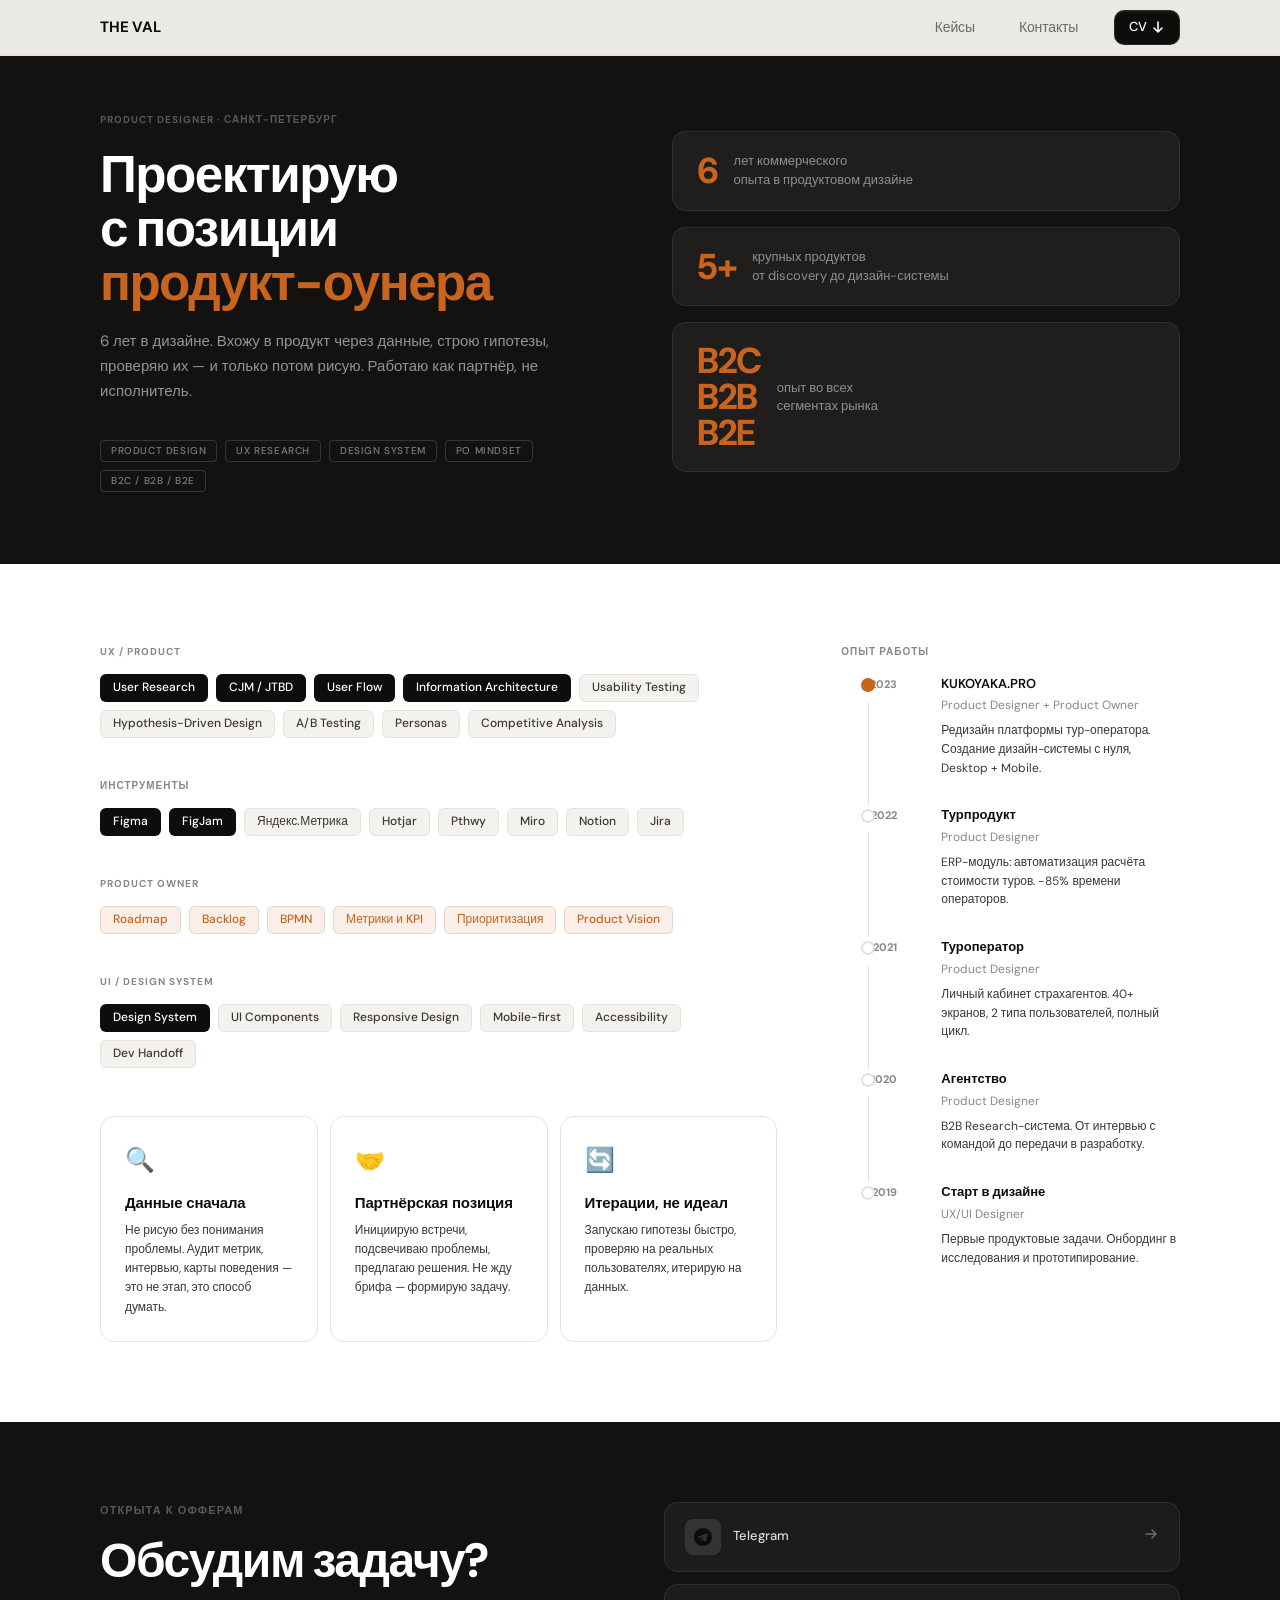
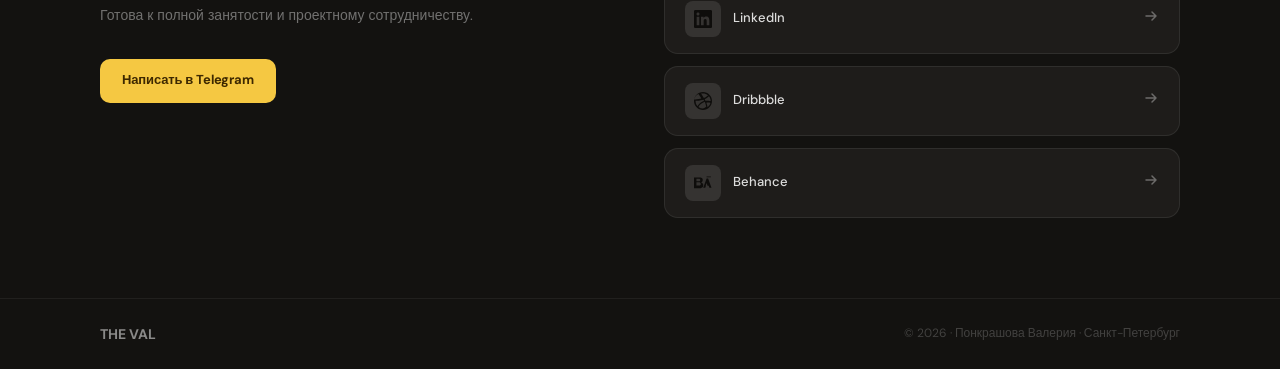
==== about.html @ e11126d6 "Initial commit" ====
<!DOCTYPE html>
<html lang="ru">
<head>
<meta charset="UTF-8">
<meta name="viewport" content="width=device-width, initial-scale=1.0">
<title>Обо мне — Валерия Понкрашова · Product Designer</title>
<meta name="description" content="Product Designer с PO-майндсетом. 6 лет опыта, B2C/B2B/B2E проекты, от discovery до дизайн-системы.">
<link rel="preconnect" href="https://fonts.googleapis.com">
<link href="https://fonts.googleapis.com/css2?family=Syne:wght@700;800&family=DM+Sans:opsz,wght@9..40,300;9..40,400;9..40,500&display=swap" rel="stylesheet">
<link rel="stylesheet" href="styles/design-system.css">
<link rel="stylesheet" href="styles/animations.css">
<link rel="stylesheet" href="style.css">
<style>
/* ── About page specific ── */
.about-hero {
  background: var(--dark);
  padding: calc(var(--nav-h) + 56px) 0 72px;
}
.about-hero-inner {
  max-width: var(--container); margin: 0 auto; padding: 0 var(--sp10);
  display: grid; grid-template-columns: 1fr 1fr; gap: 64px; align-items: center;
}
.about-label {
  font-size: 10px; font-weight: 700; letter-spacing: .1em;
  text-transform: uppercase; color: rgba(255,255,255,.3); margin-bottom: 20px;
}
.about-h1 {
  font-family: var(--display); font-size: clamp(32px,4vw,52px); font-weight: 800;
  letter-spacing: -.03em; color: #fff; line-height: 1.05; margin-bottom: 20px;
}
.about-h1 em { font-style: normal; color: var(--accent); }
.about-lead {
  font-size: 15px; color: rgba(255,255,255,.55); line-height: 1.65;
  max-width: 480px; margin-bottom: 36px;
}
.about-chips { display: flex; gap: 8px; flex-wrap: wrap; }
.about-chip {
  height: 22px; padding: 0 10px;
  border: 1px solid rgba(255,255,255,.15); border-radius: 4px;
  font-size: 10px; font-weight: 500; letter-spacing: .06em; text-transform: uppercase;
  color: rgba(255,255,255,.45);
  display: inline-flex; align-items: center;
  background: transparent;
}

.about-hero-right {
  display: flex; flex-direction: column; gap: var(--sp4);
}
.about-stat-card {
  background: rgba(255,255,255,.05); border: 1px solid rgba(255,255,255,.08);
  border-radius: var(--r-md); padding: 20px 24px;
  display: flex; align-items: center; gap: 16px;
}
.asc-num {
  font-family: var(--display); font-size: 36px; font-weight: 800;
  letter-spacing: -.04em; color: var(--accent); line-height: 1; flex-shrink: 0;
}
.asc-text { font-size: 13px; color: rgba(255,255,255,.5); line-height: 1.45; }

/* Skills section */
.about-main {
  max-width: var(--container); margin: 0 auto; padding: 80px var(--sp10);
}
.about-grid { display: grid; grid-template-columns: 2fr 1fr; gap: 64px; }

.skill-group { margin-bottom: 40px; }
.skill-group:last-child { margin-bottom: 0; }
.skill-group-title {
  font-size: 10px; font-weight: 700; letter-spacing: .1em;
  text-transform: uppercase; color: var(--muted); margin-bottom: 14px; display: block;
}
.skills-wrap { display: flex; flex-wrap: wrap; gap: 8px; }
.skill-tag {
  height: 28px; padding: 0 12px;
  background: var(--surf); border: 1px solid var(--border);
  border-radius: 6px; font-size: 12px; font-weight: 500; color: var(--ink2);
  display: inline-flex; align-items: center;
}
.skill-tag.key { background: var(--ink); color: #fff; border-color: transparent; }
.skill-tag.accent { background: var(--accent-bg); color: var(--accent); border-color: rgba(200,100,30,.2); }

.about-side { padding-top: 0; }

.timeline { display: flex; flex-direction: column; gap: 0; }
.tl-item {
  display: grid; grid-template-columns: 56px 1fr;
  gap: 0 16px; padding-bottom: 28px; position: relative;
}
.tl-item::before {
  content: ''; position: absolute;
  left: 27px; top: 28px; bottom: 0; width: 1px; background: var(--border);
}
.tl-item:last-child::before { display: none; }
.tl-year {
  font-size: 11px; font-weight: 700; color: var(--muted);
  text-align: right; padding-top: 2px; flex-shrink: 0;
}
.tl-dot {
  position: absolute; left: 20px; top: 4px;
  width: 14px; height: 14px; border-radius: 50%;
  background: var(--white); border: 2px solid var(--border);
}
.tl-item.active .tl-dot { background: var(--accent); border-color: var(--accent); }
.tl-right { padding-left: 28px; }
.tl-company { font-size: 13px; font-weight: 600; color: var(--ink); margin-bottom: 2px; }
.tl-role { font-size: 12px; color: var(--muted); margin-bottom: 6px; }
.tl-desc { font-size: 12px; color: var(--ink2); line-height: 1.55; }

/* Values */
.values-grid { display: grid; grid-template-columns: repeat(3,1fr); gap: 12px; margin-top: 48px; }
.value-card {
  background: var(--white); border: 1px solid var(--border);
  border-radius: var(--r-md); padding: 24px;
}
.value-icon { font-size: 24px; margin-bottom: 12px; display: block; }
.value-title { font-family: var(--display); font-size: 15px; font-weight: 700; color: var(--ink); margin-bottom: 6px; letter-spacing: -.01em; }
.value-text { font-size: 12px; color: var(--ink2); line-height: 1.6; }

@media (max-width: 768px) {
  .about-hero-inner { grid-template-columns: 1fr; }
  .about-hero-right { display: none; }
  .about-grid { grid-template-columns: 1fr; }
  .values-grid { grid-template-columns: 1fr 1fr; }
}
</style>
</head>
<body>

<!-- NAV -->
<nav class="nav">
  <div class="nav-in">
    <a href="index.html" class="nav-logo">THE VAL</a>
    <div class="nav-links" id="nl">
      <a href="index.html#cases" class="nav-link">Кейсы</a>
      <a href="index.html#how" class="nav-link" style="display:none">Как работаю</a>
      <a href="about.html" class="nav-link" style="display:none">Обо мне</a>
      <a href="#footer" class="nav-link">Контакты</a>
      <a href="assets-cases/resume.pdf.pdf" class="nav-cta" download>
        CV
        <svg width="14" height="14" viewBox="0 0 14 14" fill="none" stroke="currentColor" stroke-width="1.6" stroke-linecap="round" stroke-linejoin="round">
          <path d="M7 2v10M3 8l4 4 4-4"/>
        </svg>
      </a>
    </div>
    <button class="hbg" id="hbg" aria-label="Меню"><span></span><span></span><span></span></button>
  </div>
</nav>


<!-- HERO -->
<section class="about-hero">
  <div class="about-hero-inner">
    <div class="about-hero-left">
      <div class="about-label">Product Designer · Санкт-Петербург</div>
      <h1 class="about-h1">
        Проектирую с&nbsp;позиции<br>
        <em>продукт-оунера</em>
      </h1>
      <p class="about-lead">
        6 лет в дизайне. Вхожу в продукт через данные, строю гипотезы, проверяю их — и только потом рисую. Работаю как партнёр, не исполнитель.
      </p>
      <div class="about-chips">
        <span class="about-chip">Product Design</span>
        <span class="about-chip">UX Research</span>
        <span class="about-chip">Design System</span>
        <span class="about-chip">PO Mindset</span>
        <span class="about-chip">B2C / B2B / B2E</span>
      </div>
    </div>
    <div class="about-hero-right">
      <div class="about-stat-card">
        <div class="asc-num">6</div>
        <div class="asc-text">лет коммерческого<br>опыта в продуктовом дизайне</div>
      </div>
      <div class="about-stat-card">
        <div class="asc-num">5+</div>
        <div class="asc-text">крупных продуктов<br>от discovery до дизайн-системы</div>
      </div>
      <div class="about-stat-card">
        <div class="asc-num">B2C<br>B2B<br>B2E</div>
        <div class="asc-text">опыт во всех<br>сегментах рынка</div>
      </div>
    </div>
  </div>
</section>


<!-- MAIN CONTENT -->
<div class="about-main">
  <div class="about-grid">

    <!-- LEFT: Skills -->
    <div>
      <div class="skill-group rv">
        <span class="skill-group-title">UX / Product</span>
        <div class="skills-wrap">
          <span class="skill-tag key">User Research</span>
          <span class="skill-tag key">CJM / JTBD</span>
          <span class="skill-tag key">User Flow</span>
          <span class="skill-tag key">Information Architecture</span>
          <span class="skill-tag">Usability Testing</span>
          <span class="skill-tag">Hypothesis-Driven Design</span>
          <span class="skill-tag">A/B Testing</span>
          <span class="skill-tag">Personas</span>
          <span class="skill-tag">Competitive Analysis</span>
        </div>
      </div>

      <div class="skill-group rv">
        <span class="skill-group-title">Инструменты</span>
        <div class="skills-wrap">
          <span class="skill-tag key">Figma</span>
          <span class="skill-tag key">FigJam</span>
          <span class="skill-tag">Яндекс.Метрика</span>
          <span class="skill-tag">Hotjar</span>
          <span class="skill-tag">Pthwy</span>
          <span class="skill-tag">Miro</span>
          <span class="skill-tag">Notion</span>
          <span class="skill-tag">Jira</span>
        </div>
      </div>

      <div class="skill-group rv">
        <span class="skill-group-title">Product Owner</span>
        <div class="skills-wrap">
          <span class="skill-tag accent">Roadmap</span>
          <span class="skill-tag accent">Backlog</span>
          <span class="skill-tag accent">BPMN</span>
          <span class="skill-tag accent">Метрики и KPI</span>
          <span class="skill-tag accent">Приоритизация</span>
          <span class="skill-tag accent">Product Vision</span>
        </div>
      </div>

      <div class="skill-group rv">
        <span class="skill-group-title">UI / Design System</span>
        <div class="skills-wrap">
          <span class="skill-tag key">Design System</span>
          <span class="skill-tag">UI Components</span>
          <span class="skill-tag">Responsive Design</span>
          <span class="skill-tag">Mobile-first</span>
          <span class="skill-tag">Accessibility</span>
          <span class="skill-tag">Dev Handoff</span>
        </div>
      </div>

      <!-- Values -->
      <div class="values-grid rv">
        <div class="value-card">
          <span class="value-icon">🔍</span>
          <div class="value-title">Данные сначала</div>
          <div class="value-text">Не рисую без понимания проблемы. Аудит метрик, интервью, карты поведения — это не этап, это способ думать.</div>
        </div>
        <div class="value-card">
          <span class="value-icon">🤝</span>
          <div class="value-title">Партнёрская позиция</div>
          <div class="value-text">Инициирую встречи, подсвечиваю проблемы, предлагаю решения. Не жду брифа — формирую задачу.</div>
        </div>
        <div class="value-card">
          <span class="value-icon">🔄</span>
          <div class="value-title">Итерации, не идеал</div>
          <div class="value-text">Запускаю гипотезы быстро, проверяю на реальных пользователях, итерирую на данных.</div>
        </div>
      </div>
    </div>

    <!-- RIGHT: Timeline -->
    <div class="about-side">
      <span class="skill-group-title">Опыт работы</span>
      <div class="timeline">
        <div class="tl-item active rv">
          <div class="tl-dot"></div>
          <div class="tl-year">2023</div>
          <div class="tl-right">
            <div class="tl-company">KUKOYAKA.PRO</div>
            <div class="tl-role">Product Designer + Product Owner</div>
            <div class="tl-desc">Редизайн платформы тур-оператора. Создание дизайн-системы с нуля, Desktop + Mobile.</div>
          </div>
        </div>
        <div class="tl-item rv">
          <div class="tl-dot"></div>
          <div class="tl-year">2022</div>
          <div class="tl-right">
            <div class="tl-company">Турпродукт</div>
            <div class="tl-role">Product Designer</div>
            <div class="tl-desc">ERP-модуль: автоматизация расчёта стоимости туров. −85% времени операторов.</div>
          </div>
        </div>
        <div class="tl-item rv">
          <div class="tl-dot"></div>
          <div class="tl-year">2021</div>
          <div class="tl-right">
            <div class="tl-company">Туроператор</div>
            <div class="tl-role">Product Designer</div>
            <div class="tl-desc">Личный кабинет страхагентов. 40+ экранов, 2 типа пользователей, полный цикл.</div>
          </div>
        </div>
        <div class="tl-item rv">
          <div class="tl-dot"></div>
          <div class="tl-year">2020</div>
          <div class="tl-right">
            <div class="tl-company">Агентство</div>
            <div class="tl-role">Product Designer</div>
            <div class="tl-desc">B2B Research-система. От интервью с командой до передачи в разработку.</div>
          </div>
        </div>
        <div class="tl-item rv">
          <div class="tl-dot"></div>
          <div class="tl-year">2019</div>
          <div class="tl-right">
            <div class="tl-company">Старт в дизайне</div>
            <div class="tl-role">UX/UI Designer</div>
            <div class="tl-desc">Первые продуктовые задачи. Онбординг в исследования и прототипирование.</div>
          </div>
        </div>
      </div>

    </div>

  </div>
</div>


<!-- CONTACTS -->
<section class="contacts" id="contacts">
  <div class="contacts-inner">
    <div class="contacts-left">
      <div class="c-label">Открыта к офферам</div>
      <h2 class="c-title">Обсудим задачу?</h2>
      <p class="c-sub">Готова к полной занятости и проектному сотрудничеству.</p>
      <a href="https://t.me/ValeriyaWithLove" target="_blank" class="c-btn">Написать в Telegram</a>
    </div>
    <div class="contacts-right">
      <a href="https://t.me/ValeriyaWithLove" target="_blank" class="c-link">
        <span class="c-link-ico"><svg width="18" height="18" viewBox="0 0 24 24" fill="currentColor"><path d="M12 0C5.373 0 0 5.373 0 12s5.373 12 12 12 12-5.373 12-12S18.627 0 12 0zm5.894 8.221-1.97 9.28c-.145.658-.537.818-1.084.508l-3-2.21-1.447 1.394c-.16.16-.295.295-.605.295l.213-3.053 5.56-5.023c.242-.213-.054-.333-.373-.12l-6.871 4.326-2.962-.924c-.643-.204-.657-.643.136-.953l11.57-4.461c.537-.194 1.006.131.833.941z"/></svg></span>
        <span class="c-link-name">Telegram</span>
        <span class="c-link-val"><svg width="16" height="16" viewBox="0 0 16 16" fill="none"><path d="M3 8h10M9 4l4 4-4 4" stroke="currentColor" stroke-width="1.5" stroke-linecap="round" stroke-linejoin="round"/></svg></span>
      </a>
      <a href="https://linkedin.com/in/valeriiapon" target="_blank" class="c-link">
        <span class="c-link-ico"><svg width="18" height="18" viewBox="0 0 24 24" fill="currentColor"><path d="M20.447 20.452h-3.554v-5.569c0-1.328-.027-3.037-1.852-3.037-1.853 0-2.136 1.445-2.136 2.939v5.667H9.351V9h3.414v1.561h.046c.477-.9 1.637-1.85 3.37-1.85 3.601 0 4.267 2.37 4.267 5.455v6.286zM5.337 7.433c-1.144 0-2.063-.926-2.063-2.065 0-1.138.92-2.063 2.063-2.063 1.14 0 2.064.925 2.064 2.063 0 1.139-.925 2.065-2.064 2.065zm1.782 13.019H3.555V9h3.564v11.452zM22.225 0H1.771C.792 0 0 .774 0 1.729v20.542C0 23.227.792 24 1.771 24h20.451C23.2 24 24 23.227 24 22.271V1.729C24 .774 23.2 0 22.222 0h.003z"/></svg></span>
        <span class="c-link-name">LinkedIn</span>
        <span class="c-link-val"><svg width="16" height="16" viewBox="0 0 16 16" fill="none"><path d="M3 8h10M9 4l4 4-4 4" stroke="currentColor" stroke-width="1.5" stroke-linecap="round" stroke-linejoin="round"/></svg></span>
      </a>
      <a href="https://dribbble.com/lerchikper13" target="_blank" class="c-link">
        <span class="c-link-ico"><svg width="18" height="18" viewBox="0 0 24 24" fill="currentColor"><path d="M12 0C5.374 0 0 5.373 0 12c0 6.628 5.374 12 12 12 6.627 0 12-5.372 12-12 0-6.627-5.373-12-12-12zm7.949 5.672c1.418 1.738 2.272 3.963 2.297 6.381-.336-.072-3.706-.752-7.098-.325-.077-.188-.149-.383-.227-.578-.216-.545-.455-1.093-.693-1.621 3.766-1.536 5.482-3.743 5.721-3.857zm-1.378-1.467c-.213.289-1.762 2.37-5.398 3.734-1.688-3.1-3.558-5.641-3.854-6.051A10.065 10.065 0 0 1 12 2.051c2.456 0 4.71.879 6.571 2.154zM5.915 2.667c.285.389 2.131 2.943 3.843 5.998-4.84 1.285-9.115 1.261-9.583 1.254A10.058 10.058 0 0 1 5.915 2.667zM2.02 12.01v-.264c.456.009 5.528.073 10.699-1.485.3.588.584 1.18.843 1.776-.135.038-.271.077-.403.119-5.363 1.727-8.209 6.438-8.452 6.844A9.959 9.959 0 0 1 2.02 12.01zm10.002 9.97a9.97 9.97 0 0 1-6.017-2.013c.2-.393 2.483-4.804 8.4-6.88l.072-.023a35.766 35.766 0 0 1 1.848 6.571 9.96 9.96 0 0 1-4.303 2.345zm6.121-1.548a37.67 37.67 0 0 0-1.706-6.144c2.767-.443 5.193.284 5.509.379a10.027 10.027 0 0 1-3.803 5.765z"/></svg></span>
        <span class="c-link-name">Dribbble</span>
        <span class="c-link-val"><svg width="16" height="16" viewBox="0 0 16 16" fill="none"><path d="M3 8h10M9 4l4 4-4 4" stroke="currentColor" stroke-width="1.5" stroke-linecap="round" stroke-linejoin="round"/></svg></span>
      </a>
      <a href="https://behance.net/ponkrasova840e" target="_blank" class="c-link">
        <span class="c-link-ico"><svg width="18" height="18" viewBox="0 0 24 24" fill="currentColor"><path d="M6.938 4.503c.702 0 1.34.06 1.92.188.577.13 1.07.33 1.485.61.41.28.733.65.96 1.12.225.47.34 1.05.34 1.73 0 .74-.17 1.36-.507 1.86-.338.5-.837.9-1.502 1.22.906.26 1.576.72 2.022 1.37.448.64.665 1.41.665 2.32 0 .74-.14 1.38-.42 1.92-.28.54-.67.98-1.16 1.32-.49.34-1.05.59-1.68.75-.63.16-1.29.24-1.98.24H0V4.503h6.938zm-.56 5.26c.585 0 1.07-.14 1.45-.42.38-.28.57-.72.57-1.32 0-.33-.06-.61-.18-.83-.12-.22-.28-.4-.49-.53-.21-.13-.45-.22-.72-.27-.27-.05-.56-.08-.87-.08H3.24v3.45h3.14zm.16 5.52c.34 0 .66-.03.96-.1.3-.07.56-.18.78-.33.22-.16.4-.36.53-.62.13-.26.19-.58.19-.96 0-.76-.22-1.31-.67-1.64-.45-.33-1.05-.49-1.8-.49H3.24v4.14h3.3zm8.96.5l1.3-3.63 1.31 3.63h-2.61zm1.31-9.82l-4.48 12.38h2.7l.89-2.55h3.72l.91 2.55h2.76l-4.5-12.38h-2zm5.72-1.49V3.36h-5.78v1.11h5.78z"/></svg></span>
        <span class="c-link-name">Behance</span>
        <span class="c-link-val"><svg width="16" height="16" viewBox="0 0 16 16" fill="none"><path d="M3 8h10M9 4l4 4-4 4" stroke="currentColor" stroke-width="1.5" stroke-linecap="round" stroke-linejoin="round"/></svg></span>
      </a>
    </div>
  </div>
</section>

<!-- FOOTER -->
<footer class="footer" id="footer">
  <div class="footer-inner">
    <span class="foot-logo">THE VAL</span>
    <span class="foot-copy">© 2026 · Понкрашова Валерия · Санкт-Петербург</span>
  </div>
</footer>

<script src="js/nav.js"></script>
</body>
</html>
---- styles/design-system.css ----
/*
 * THE VAL — Unified Design System
 * ═══════════════════════════════════════════════════
 *  Shared tokens, reset, layout, nav, footer, contacts,
 *  case-card grid, overlay/modal, and case-page chrome.
 *  Page-specific sections live in each HTML <style> block.
 * ═══════════════════════════════════════════════════
 */


/* ─── 1. TOKENS ──────────────────────────────────── */
:root {
  /* Brand */
  --y:        #F5C842;
  --y-bg:     #FDFBF0;
  --y-dark:   #3D2800;
  --accent:   #c8641e;
  --accent-bg: rgba(200,100,30,.10);

  /* Neutrals */
  --black:  #0D0D0C;
  --ink:    #0e0d0b;
  --ink2:   #3a3832;
  --g700:   #2D3748;
  --g500:   #6B7A8D;
  --muted:  #8a8780;
  --g200:   #DDE3EA;
  --border: #e6e3dd;
  --surf:   #f4f2ee;
  --g50:    #F7F9FB;
  --white:  #FFFFFF;
  --dark:   #131210;

  /* Borders */
  --bd:  rgba(100,120,150,.12);
  --bd2: rgba(100,120,150,.18);

  /* Brand color */
  --telegram: #2AABEE;

  /* Typography */
  --sans:    -apple-system, BlinkMacSystemFont, 'Helvetica Neue', 'DM Sans', sans-serif;
  --display: var(--sans);
  --font:    var(--sans);

  --text-xs:      11px;
  --text-sm:      12px;
  --text-base:    13px;
  --text-md:      14px;
  --text-lg:      15px;
  --text-xl:      17px;
  --text-2xl:     18px;
  --text-display: clamp(24px,2.4vw,34px);
  --text-section: clamp(26px,3.8vw,40px);
  --text-hero:    clamp(32px,5vw,56px);

  /* Spacing */
  --sp1:  4px;  --sp2:  8px;  --sp3:  12px; --sp4:  16px;
  --sp5:  20px; --sp6:  24px; --sp8:  32px; --sp10: 40px;
  --sp12: 48px; --sp16: 64px; --sp20: 80px;
  /* legacy aliases */
  --space-1:  4px;  --space-2:  8px;  --space-3:  12px; --space-4:  16px;
  --space-5:  20px; --space-6:  24px; --space-8:  32px; --space-10: 40px;
  --space-12: 48px; --space-16: 64px; --space-20: 80px; --space-22: 88px;

  /* Radius */
  --r-sm:   8px;  --r-btn: 10px; --r-md:   14px;
  --r-card: 16px; --r-xl:  20px; --r-full: 9999px;

  /* Motion */
  --ease:           cubic-bezier(.4,0,.2,1);
  --ease-reveal:    cubic-bezier(.76,0,.24,1);
  --dur-fast:  .12s; --dur-base: .15s;
  --dur-slow:  .4s;  --dur-panel: .55s;
  /* legacy */
  --duration-fast: .12s; --duration-base: .15s;
  --duration-slow: .4s;  --duration-panel: .55s;

  /* Layout */
  --container:  1160px;
  --nav-h:      56px;
  --section-py: 88px;
}


/* ─── 2. RESET & BASE ───────────────────────────── */
*, *::before, *::after { box-sizing: border-box; margin: 0; padding: 0; }

html {
  scroll-behavior: smooth;
  scroll-padding-top: var(--nav-h);
}

body {
  font-family: var(--sans);
  background: var(--white);
  color: var(--ink);
  -webkit-font-smoothing: antialiased;
  overflow-x: hidden;
  font-size: 15px;
  line-height: 1.6;
}

a  { color: inherit; text-decoration: none; }
button { cursor: pointer; font-family: inherit; border: none; background: none; }


/* ─── 3. LAYOUT ─────────────────────────────────── */
.w {
  max-width: var(--container);
  margin: 0 auto;
  padding: 0 var(--sp10);
  position: relative;
  z-index: 1;
}

section { padding: var(--section-py) 0; }


/* ─── 4. NAVIGATION ─────────────────────────────── */
.nav {
  position: fixed; top: 0; left: 0; right: 0;
  z-index: 200; height: var(--nav-h);
  display: flex; align-items: center;
  background: rgba(249,247,243,.94);
  backdrop-filter: saturate(180%) blur(20px);
  -webkit-backdrop-filter: saturate(180%) blur(20px);
  border-bottom: 1px solid var(--border);
  transition: box-shadow var(--dur-base);
}
.nav.scrolled { box-shadow: 0 2px 16px rgba(14,13,11,.06); }

.nav-in {
  max-width: var(--container); width: 100%;
  margin: 0 auto; padding: 0 var(--sp10);
  display: flex; align-items: center; justify-content: space-between;
}

/* Logo */
.nav-logo {
  font-family: var(--display); font-size: 15px; font-weight: 700;
  color: var(--ink); letter-spacing: -.01em;
  display: flex; align-items: center; gap: var(--sp2);
}
.nav-logo-mark {
  width: 30px; height: 30px; background: var(--ink); color: var(--white);
  border-radius: var(--r-sm); display: flex; align-items: center;
  justify-content: center; font-size: 11px; font-weight: 700;
}
/* Legacy logo style (index.html uses text logo) */
.nav-logo-text { color: var(--y); }

.nav-links {
  display: flex; align-items: center; gap: var(--sp5);
}

.nav-link {
  font-size: var(--text-md); font-weight: 400; color: #6B6B68;
  letter-spacing: -.01em; padding: 5px var(--sp3);
  border-radius: var(--r-sm); line-height: 1.4;
  transition: background var(--dur-fast), color var(--dur-fast);
}
.nav-link:hover  { background: var(--surf); color: var(--ink); }
.nav-link:active { background: var(--border); color: var(--ink); }

.nav-cta {
  display: inline-flex; align-items: center; gap: var(--sp1);
  padding: 6px 14px; background: var(--ink); color: var(--white);
  font-size: var(--text-base); font-weight: 500;
  border-radius: var(--r-btn); letter-spacing: -.01em;
  border: 1px solid rgba(255,255,255,.12);
  box-shadow: inset 0 1px 0 rgba(255,255,255,.08);
  margin-left: var(--sp1);
  transition: background var(--dur-fast), border-color var(--dur-fast);
}
.nav-cta:hover  { background: #2C2C2A; border-color: rgba(255,255,255,.18); }
.nav-cta:active { background: #111110; transform: scale(.98); }
.nav-cta svg    { flex-shrink: 0; }

/* Hamburger */
.hbg {
  display: none; flex-direction: column; gap: var(--sp1);
  padding: var(--sp1); cursor: pointer;
}
.hbg span {
  display: block; width: 20px; height: 1.5px;
  background: var(--black); border-radius: 2px;
  transition: transform .25s var(--ease), opacity .25s;
}
.hbg.open span:nth-child(1) { transform: translateY(5.5px) rotate(45deg); }
.hbg.open span:nth-child(2) { opacity: 0; }
.hbg.open span:nth-child(3) { transform: translateY(-5.5px) rotate(-45deg); }


/* ─── 5. CONTACTS BLOCK ─────────────────────────── */
.contacts {
  background: var(--dark);
  padding: var(--sp20) 0;
}
.contacts-inner {
  max-width: var(--container); margin: 0 auto; padding: 0 var(--sp10);
  display: grid; grid-template-columns: 1fr 1fr; gap: 48px;
  align-items: start;
}
.contacts-left .c-label {
  font-size: var(--text-xs); font-weight: 700; letter-spacing: .1em;
  text-transform: uppercase; color: rgba(255,255,255,.3); margin-bottom: var(--sp4);
}
.contacts-left .c-title {
  font-family: var(--display); font-size: clamp(28px,4vw,48px); font-weight: 800;
  letter-spacing: -.03em; color: #fff; line-height: 1.1; margin-bottom: var(--sp4); white-space: nowrap;
}
.contacts-left .c-sub {
  font-size: var(--text-md); color: rgba(255,255,255,.4); line-height: 1.6;
  max-width: 400px; margin-bottom: var(--sp8);
}
.contacts-left .c-btn {
  display: inline-flex; align-items: center; gap: var(--sp2);
  height: 44px; padding: 0 22px;
  background: var(--y); color: var(--y-dark);
  font-weight: 700; font-size: var(--text-base);
  border-radius: var(--r-btn); letter-spacing: -.01em;
  transition: filter .15s;
}
.contacts-left .c-btn:hover { filter: brightness(1.08); }

.contacts-right { display: flex; flex-direction: column; gap: var(--sp3); padding-top: 0; }
.c-link {
  display: flex; align-items: center; gap: var(--sp3);
  padding: var(--sp4) var(--sp5); border-radius: var(--r-md);
  background: rgb(31 30 28 / 95%); border: 1px solid rgba(255,255,255,.08);
  transition: background .15s, border-color .15s;
}
.c-link:hover { background: rgb(31 30 28 / 100%); border-color: rgba(255,255,255,.15); }
.c-link-ico {
  width: 36px; height: 36px; border-radius: var(--r-sm);
  background: rgba(255,255,255,.1); display: flex;
  align-items: center; justify-content: center;
  font-size: 16px; flex-shrink: 0;
}
.c-link-name { font-size: var(--text-base); font-weight: 500; color: rgba(255,255,255,.85); }
.c-link-val  { font-size: var(--text-sm); color: rgba(255,255,255,.35); margin-left: auto; }


/* ─── 6. FOOTER ─────────────────────────────────── */
.footer {
  background: var(--dark);
  border-top: 1px solid rgba(255,255,255,.06);
  padding: 24px 0;
}
.footer-inner {
  max-width: var(--container); margin: 0 auto; padding: 0 var(--sp10);
  display: flex; align-items: center; justify-content: space-between;
  flex-wrap: wrap; gap: var(--sp4);
}
.foot-logo {
  font-family: var(--display); font-size: 14px; font-weight: 700;
  color: rgba(255,255,255,.5);
}
.foot-nav { display: flex; gap: var(--sp6); }
.foot-nav a { font-size: var(--text-sm); color: rgba(255,255,255,.3); }
.foot-nav a:hover { color: rgba(255,255,255,.7); }
.foot-copy { font-size: var(--text-sm); color: rgba(255,255,255,.2); }


/* ─── 7. CASE CARDS GRID (index.html) ───────────── */
.cases { background: var(--surf); }
.cases .w { text-align: left; }

.cases-sec-head { margin-bottom: var(--sp8); }
.cases-sec-head h2 {
  font-family: var(--display); font-size: var(--text-section);
  font-weight: 800; letter-spacing: -.03em; color: var(--ink);
  margin-bottom: var(--sp2);
}
.cases-sec-head p { font-size: var(--text-md); color: var(--muted); }

/* Filter bar */
.fbar {
  display: flex; gap: var(--sp2); flex-wrap: wrap;
  margin-bottom: var(--sp6);
}
.ftag {
  height: 28px; padding: 0 12px; border-radius: var(--r-full);
  font-size: var(--text-sm); font-weight: 500; color: var(--muted);
  background: var(--white); border: 1px solid var(--border);
  transition: all var(--dur-fast);
}
.ftag.on, .ftag:hover {
  background: var(--ink); color: var(--white); border-color: var(--ink);
}

/* Grid */
.cgrid {
  display: grid;
  grid-template-columns: repeat(3, 1fr);
  gap: 14px;
}
.cgrid .cc:first-child { grid-column: span 2; }

/* Card */
.cc {
  background: var(--white); border: 1px solid var(--border);
  border-radius: var(--r-card); overflow: hidden;
  cursor: pointer; position: relative;
  transition: transform .2s, box-shadow .2s, border-color .2s;
  user-select: none;
}
.cc.h { display: none; }
.cc:hover {
  transform: translateY(-3px);
  box-shadow: 0 16px 48px rgba(14,13,11,.1);
  border-color: rgba(14,13,11,.15);
}
.cc:hover .cc-hint { opacity: 1; }

/* Card cover */
.cc-img {
  position: relative; overflow: hidden;
  display: flex; align-items: center; justify-content: center;
}
.cc:first-child .cc-img { }

.cc-img-placeholder {
  position: absolute; inset: 0;
  background: #1a1816;
  background-image:
    linear-gradient(rgba(255,255,255,.04) 1px,transparent 1px),
    linear-gradient(90deg,rgba(255,255,255,.04) 1px,transparent 1px);
  background-size: 24px 24px;
}
.cc-img-overlay {
  position: absolute; inset: 0;
  background: linear-gradient(135deg,rgba(14,13,11,.6) 0%,rgba(14,13,11,.2) 100%);
}
.cc-img-tags {
  position: absolute; top: 14px; left: 14px;
  display: flex; gap: 5px; z-index: 2;
}
.ct {
  height: 20px; padding: 0 8px;
  background: rgba(255,255,255,.15); border: 1px solid rgba(255,255,255,.25);
  backdrop-filter: blur(8px); border-radius: 4px;
  font-size: 10px; font-weight: 600; letter-spacing: .05em;
  text-transform: uppercase; color: rgba(255,255,255,.9);
  display: inline-flex; align-items: center;
}
.ct.y { background: var(--accent); border-color: transparent; }

.cc-hint {
  position: absolute; bottom: 14px; right: 14px; z-index: 2;
  height: 28px; padding: 0 10px;
  background: rgba(255,255,255,1); border-radius: 20px;
  border: 1px solid rgba(0,0,0,0.85); backdrop-filter: blur(8px);
  font-size: 11px; font-weight: 600; color: var(--ink);
  display: flex; align-items: center; gap: 5px;
  opacity: 0; transition: opacity .2s;
}
.cc-hint::after { content: '→'; }

/* Card patterns */
.pat-grid  { background-color:#1a1816; background-image:linear-gradient(rgba(255,255,255,.04) 1px,transparent 1px),linear-gradient(90deg,rgba(255,255,255,.04) 1px,transparent 1px); background-size:24px 24px; }
.pat-dots  { background-color:#1e1c1a; background-image:radial-gradient(rgba(255,255,255,.08) 1px,transparent 1px); background-size:16px 16px; }
.pat-diag  { background-color:#18160e; background-image:repeating-linear-gradient(45deg,rgba(200,100,30,.06) 0,rgba(200,100,30,.06) 1px,transparent 0,transparent 50%); background-size:14px 14px; }
.pat-lines { background-color:#161820; background-image:repeating-linear-gradient(0deg,rgba(255,255,255,.04) 0,rgba(255,255,255,.04) 1px,transparent 0,transparent 20px); }
.pat-cross { background-color:#101612; background-image:linear-gradient(rgba(255,255,255,.05) 1px,transparent 1px),linear-gradient(90deg,rgba(255,255,255,.05) 1px,transparent 1px); background-size:40px 40px; background-position:center; }

/* Card body */
.cc-body { padding: 18px 20px 20px; }
.cc-nm {
  font-family: var(--display); font-size: 16px; font-weight: 700;
  letter-spacing: -.015em; color: var(--ink); line-height: 1.25;
  margin-bottom: 6px;
}
.cc:first-child .cc-nm { font-size: 20px; }
.cc-num { font-size: 10px; font-weight: 700; letter-spacing: .08em; text-transform: uppercase; color: var(--muted); margin-bottom: 6px; }
.cc-name-row { display: flex; align-items: baseline; gap: var(--sp3); margin-bottom: 6px; }
.cc-m { font-size: 11px; font-weight: 600; color: var(--accent); }
.cc-d { font-size: 12px; color: var(--muted); line-height: 1.55; margin-bottom: 14px; }
.cc-meta { display: flex; align-items: center; gap: 10px; flex-wrap: wrap; }
.cc-role {
  font-size: 11px; font-weight: 500; color: var(--ink2);
  background: var(--surf); border: 1px solid var(--border);
  height: 22px; padding: 0 8px; border-radius: 4px;
  display: inline-flex; align-items: center;
}


/* ─── 8. OVERLAY + MODAL ─────────────────────────── */
.overlay {
  position: fixed; inset: 0;
  background: rgba(14,13,11,.55); backdrop-filter: blur(6px);
  z-index: 900; opacity: 0; pointer-events: none;
  transition: opacity .25s;
}
.overlay.visible { opacity: 1; pointer-events: all; }

.modal {
  position: fixed; top: 50%; left: 50%;
  transform: translate(-50%,-46%) scale(.97);
  z-index: 1000;
  width: min(900px,calc(100vw - 48px));
  max-height: min(88vh,700px);
  background: var(--white); border-radius: var(--r-xl);
  overflow: hidden; display: flex; flex-direction: column;
  box-shadow:
    0 0 0 1px rgba(14,13,11,.08),
    0 32px 80px rgba(14,13,11,.22),
    0 8px 24px rgba(14,13,11,.12);
  opacity: 0; pointer-events: none;
  transition: opacity .28s var(--ease), transform .28s var(--ease);
  will-change: transform, opacity;
}
.modal.open {
  opacity: 1; pointer-events: all;
  transform: translate(-50%,-50%) scale(1);
}
.modal-inner {
  display: grid; grid-template-columns: 340px 1fr;
  flex: 1; overflow: hidden; min-height: 0;
}

/* Modal visual (left) */
.modal-visual {
  position: relative; background: var(--dark);
  display: flex; flex-direction: column; overflow: hidden;
}
.modal-cover {
  flex: 1; min-height: 0; display: flex;
  align-items: center; justify-content: center; position: relative; overflow: hidden;
}
.modal-cover-inner { position: absolute; inset: 0; display: flex; align-items: center; justify-content: center; }
.modal-device {
  width: 220px; background: rgba(255,255,255,.06);
  border: 1px solid rgba(255,255,255,.12); border-radius: var(--r-md);
  overflow: hidden; box-shadow: 0 20px 60px rgba(0,0,0,.5);
}
.modal-device-bar {
  height: 28px; background: rgba(255,255,255,.06);
  border-bottom: 1px solid rgba(255,255,255,.06);
  display: flex; align-items: center; padding: 0 10px; gap: 4px;
}
.mdot { width: 6px; height: 6px; border-radius: 50%; }
.md1 { background: rgba(255,95,87,.6); }
.md2 { background: rgba(255,189,46,.6); }
.md3 { background: rgba(40,202,65,.6); }
.modal-device-screen {
  height: 240px; display: flex; align-items: center;
  justify-content: center; position: relative;
  background: repeating-linear-gradient(0deg,rgba(255,255,255,.025) 0,rgba(255,255,255,.025) 1px,transparent 1px,transparent 20px);
}
.modal-screen-ph {
  font-size: 10px; font-weight: 600; letter-spacing: .07em;
  text-transform: uppercase; color: rgba(255,255,255,.15);
  text-align: center; padding: 0 16px; line-height: 1.6;
}
.modal-vis-stats {
  padding: 16px 20px; border-top: 1px solid rgba(255,255,255,.07);
  display: grid; grid-template-columns: repeat(3,1fr);
}
.mvs { text-align: center; padding: 6px 0; border-right: 1px solid rgba(255,255,255,.07); }
.mvs:last-child { border-right: none; }
.mvs-n { font-family: var(--display); font-size: 22px; font-weight: 800; color: #fff; letter-spacing: -.03em; line-height: 1; margin-bottom: 3px; }
.mvs-n.placeholder { font-size: 16px; color: rgba(255,255,255,.3); }
.mvs-l { font-size: 10px; color: rgba(255,255,255,.3); letter-spacing: .02em; }
.kbd-hint {
  position: absolute; bottom: 68px; left: 50%; transform: translateX(-50%);
  font-size: 11px; color: rgba(255,255,255,.3);
  display: flex; gap: 6px; align-items: center; white-space: nowrap;
}
kbd {
  display: inline-flex; align-items: center; justify-content: center;
  height: 18px; padding: 0 5px; border-radius: 3px;
  background: rgba(255,255,255,.1); border: 1px solid rgba(255,255,255,.15);
  font-family: var(--sans); font-size: 10px; color: rgba(255,255,255,.5); font-weight: 500;
}

/* Modal content (right) */
.modal-content {
  display: flex; flex-direction: column;
  overflow-y: auto; min-height: 0;
  scrollbar-width: thin; scrollbar-color: var(--border) transparent;
}
.modal-header {
  padding: 24px 28px 0; position: sticky; top: 0;
  background: var(--white); z-index: 5;
  border-bottom: 1px solid transparent;
  transition: border-color .2s, box-shadow .2s;
}
.modal-header.scrolled {
  border-color: var(--border);
  box-shadow: 0 4px 16px rgba(14,13,11,.06);
}
.modal-tags { display: flex; gap: 6px; flex-wrap: wrap; margin-bottom: 14px; }
.mtag {
  height: 22px; padding: 0 9px;
  background: var(--surf); border: 1px solid var(--border);
  border-radius: 5px; font-size: 10px; font-weight: 600;
  letter-spacing: .05em; text-transform: uppercase;
  color: var(--muted); display: inline-flex; align-items: center;
}
.mtag.hi { background: var(--dark); color: rgba(255,255,255,.85); border-color: transparent; }
.mtag.ac { background: var(--accent-bg); color: var(--accent); border-color: rgba(200,100,30,.2); }
.modal-title {
  font-family: var(--display); font-size: 24px; font-weight: 800;
  letter-spacing: -.025em; color: var(--ink); line-height: 1.15; margin-bottom: 6px;
}
.modal-meta-inline { display: flex; gap: 16px; flex-wrap: wrap; padding-bottom: 16px; }
.mmi { font-size: 12px; color: var(--muted); display: flex; gap: 5px; align-items: center; }
.mmi strong { color: var(--ink2); font-weight: 500; }
.mmi::before { content: '·'; color: var(--border); }
.mmi:first-child::before { display: none; }

.modal-body { padding: 0 28px 28px; flex: 1; }
.m-tldr {
  background: rgba(14,13,11,.04); border-left: 2px solid var(--ink);
  border-radius: 0 8px 8px 0; padding: 12px 14px;
  margin: 20px 0; display: flex; gap: 10px;
}
.m-tldr-lbl { font-size: 9px; font-weight: 700; letter-spacing: .1em; text-transform: uppercase; color: var(--ink); flex-shrink: 0; margin-top: 2px; }
.m-tldr-text { font-size: 13px; color: var(--ink2); line-height: 1.55; }
.m-sec-lbl { font-size: 10px; font-weight: 700; letter-spacing: .09em; text-transform: uppercase; color: var(--muted); margin-bottom: 10px; display: block; margin-top: 22px; }
.m-role-row { display: flex; gap: 7px; flex-wrap: wrap; margin-bottom: 6px; }
.m-chip { height: 26px; padding: 0 10px; border-radius: 5px; font-size: 11px; font-weight: 500; display: inline-flex; align-items: center; }
.m-chip-dark { background: var(--ink); color: #fff; }
.m-chip-out { background: var(--surf); border: 1px solid var(--border); color: var(--ink2); }
.m-list { list-style: none; display: flex; flex-direction: column; gap: 6px; }
.m-list li { font-size: 12px; color: var(--ink2); line-height: 1.5; display: flex; gap: 8px; align-items: flex-start; }
.m-list li::before { content: ''; width: 3px; height: 3px; border-radius: 50%; background: var(--muted); flex-shrink: 0; margin-top: 6px; }
.m-process { display: flex; gap: 0; position: relative; margin: 6px 0; }
.m-process::before { content: ''; position: absolute; top: 15px; left: 15px; right: 15px; height: 1px; background: var(--border); }
.m-step { flex: 1; display: flex; flex-direction: column; align-items: center; text-align: center; position: relative; z-index: 1; padding: 0 6px; }
.m-step-dot { width: 30px; height: 30px; border-radius: 50%; background: var(--surf); border: 1.5px solid var(--border); display: flex; align-items: center; justify-content: center; font-size: 11px; font-weight: 700; color: var(--muted); margin-bottom: 7px; }
.m-step.done .m-step-dot { background: var(--dark); border-color: var(--dark); color: #fff; }
.m-step.active .m-step-dot { background: var(--accent); border-color: var(--accent); color: #fff; }
.m-step-label { font-size: 10px; color: var(--muted); line-height: 1.3; font-weight: 500; }
.m-decisions { display: grid; grid-template-columns: 1fr 1fr; gap: 8px; margin-top: 6px; }
.m-dec { background: var(--surf); border-radius: 8px; padding: 12px; border: 1px solid var(--border); }
.m-dec-tag { height: 18px; padding: 0 7px; border-radius: 3px; font-size: 9px; font-weight: 700; letter-spacing: .05em; text-transform: uppercase; display: inline-flex; align-items: center; margin-bottom: 6px; }
.t-ux  { background: #e8f5e9; color: #1a7f3a; }
.t-arc { background: #e3ecff; color: #2255cc; }
.t-biz { background: #fff3e0; color: #bf6c1a; }
.t-sys { background: #f3e5f5; color: #7b1fa2; }
.m-dec-title { font-size: 12px; font-weight: 600; color: var(--ink); line-height: 1.3; margin-bottom: 4px; }
.m-dec-text { font-size: 11px; color: var(--muted); line-height: 1.45; }

/* Modal footer */
.modal-footer {
  padding: 16px 28px; background: var(--surf);
  border-top: 1px solid var(--border);
  display: flex; align-items: center; gap: 12px; flex-shrink: 0;
}
.btn-open-case {
  height: 40px; padding: 0 20px; background: var(--ink); color: #fff;
  border: none; border-radius: 8px; font-family: var(--sans);
  font-size: 13px; font-weight: 600; cursor: pointer;
  display: flex; align-items: center; gap: 7px;
  transition: background .15s; text-decoration: none;
}
.btn-open-case:hover { background: var(--accent); }
.btn-figma {
  height: 40px; padding: 0 16px; background: transparent; color: var(--ink2);
  border: 1px solid var(--border); border-radius: 8px;
  font-family: var(--sans); font-size: 13px; font-weight: 500;
  cursor: pointer; display: flex; align-items: center; gap: 6px;
  transition: border-color .15s, background .15s; text-decoration: none;
}
.btn-figma:hover { border-color: var(--ink); background: var(--white); }
.modal-footer-nav { margin-left: auto; display: flex; align-items: center; gap: 4px; }
.modal-nav-btn {
  width: 32px; height: 32px; border-radius: 7px;
  background: var(--white); border: 1px solid var(--border);
  display: flex; align-items: center; justify-content: center;
  cursor: pointer; font-size: 14px; color: var(--muted); transition: all .15s;
}
.modal-nav-btn:hover { background: var(--ink); color: #fff; border-color: var(--ink); }
.modal-nav-btn:disabled { opacity: .35; pointer-events: none; }
.modal-case-counter { font-size: 11px; color: var(--muted); padding: 0 6px; font-weight: 500; }
.modal-close {
  position: absolute; top: 16px; right: 16px; z-index: 20;
  width: 32px; height: 32px; border-radius: 8px;
  background: rgba(14,13,11,.08); border: none;
  display: flex; align-items: center; justify-content: center;
  cursor: pointer; color: var(--muted); transition: background .15s, color .15s;
}
.modal-close:hover { background: var(--ink); color: #fff; }


/* ─── 9. CASE PAGE CHROME ───────────────────────── */

/* Reading progress bar */
#rp { position: fixed; top: 0; left: 0; width: 0; height: 2px; background: var(--accent); z-index: 300; transition: width .1s linear; }

/* Page layout with side nav */
.page-wrap {
  max-width: var(--container); margin: 0 auto; padding: 0 var(--sp10);
  display: grid; grid-template-columns: 180px 1fr; grid-template-rows: auto 1fr;
  gap: 0 60px; align-items: start;
}

/* Side nav */
side-time { grid-column: 1; position: fixed; top: var(--nav-h); align-self: start; }
.side-nav { grid-column: 1; position: sticky; top: calc(var(--nav-h) + 56px); align-self: start; padding-top: 16px; }
.main-content { grid-column: 2; grid-row: 1 / -1; }
.side-nav-list { list-style: none; display: flex; flex-direction: column; gap: 2px; }
.side-nav-item a {
  display: flex; align-items: center; gap: 10px;
  font-size: 12px; color: var(--muted); text-decoration: none;
  padding: 6px 0; transition: color .2s; white-space: nowrap; font-weight: 400;
}
.side-nav-item a::before {
  content: ''; width: 4px; height: 4px; border-radius: 50%;
  background: var(--border); flex-shrink: 0; transition: background .2s, transform .2s;
}
.side-nav-item a.active { color: var(--ink); font-weight: 500; }
.side-nav-item a.active::before { background: var(--accent); transform: scale(1.5); }
.side-nav-item a:hover { color: var(--ink); }
.side-nav-sep { height: 1px; background: var(--border); margin: 10px 0; }
.side-time { font-size: 11px; color: var(--muted); margin-top: 72px; display: flex; align-items: center; gap: 6px; }
.side-time::before { content: '⏱'; font-size: 11px; }

.main-content { min-width: 0; }

/* Sections */
.sec { padding: 72px 0; border-bottom: 1px solid var(--border); }
.sec:last-child { border-bottom: none; }
.sec-label { font-size: 10px; font-weight: 600; letter-spacing: .1em; text-transform: uppercase; color: var(--muted); margin-bottom: 6px; display: block; }
.sec-title { font-family: var(--display); font-size: 26px; font-weight: 700; letter-spacing: -.02em; color: var(--ink); line-height: 1.2; margin-bottom: 8px; }
.sec-sub { font-size: 14px; color: var(--muted); line-height: 1.55; max-width: 100%; }
.sec-head { margin-bottom: 36px; }

/* Hero dark (case pages) */
.case-hero { background: var(--dark); overflow: hidden; padding-top: 52px; }
.case-hero-inner {
  max-width: var(--container); margin: 0 auto; padding: 0 var(--sp10);
  display: flex; flex-direction: column; align-items: center;
  text-align: center;
}
.case-hero-left {
  padding: 56px 0 0;
  display: flex; flex-direction: column; align-items: center;
  max-width: 800px; margin: 0 auto; width: 100%;
}
.case-hero-right {
  display: flex; flex-direction: column; justify-content: flex-end;
  padding: 48px 0 0 56px;
}
.hero-breadcrumb { font-size: 12px; color: rgba(255,255,255,.35); margin-bottom: 24px; display: flex; align-items: center; gap: 6px; }
.hero-breadcrumb a { color: rgba(255,255,255,.35); }
.hero-breadcrumb a:hover { color: rgba(255,255,255,.7); }
.hero-tags { display: flex; gap: 6px; flex-wrap: wrap; margin-bottom: 32px; }
.htag { height: 22px; padding: 0 10px; border: 1px solid rgba(255,255,255,.15); border-radius: 4px; font-size: 10px; font-weight: 500; letter-spacing: .06em; text-transform: uppercase; color: rgba(255,255,255,.45); display: inline-flex; align-items: center; }
.htag.hi { border-color: rgba(255,255,255,.35); color: rgba(255,255,255,.8); }
.hero-h1 { font-family: var(--display); font-size: clamp(26px,3.5vw,42px); font-weight: 800; letter-spacing: -.025em; color: #fff; line-height: 1.1; margin-bottom: 16px; }
.hero-h1 em { font-style: normal; color: var(--accent); }
.hero-lead { font-size: 14px; color: rgba(255,255,255,.5); line-height: 1.6; max-width: 440px; margin-bottom: 36px; }
.hero-meta-row { display: grid; grid-template-columns: repeat(2,1fr); gap: 12px; margin-bottom: 40px; }
.hm { background: rgba(255,255,255,.05); border: 1px solid rgba(255,255,255,.08); border-radius: 8px; padding: 12px 14px; }
.hm-label { font-size: 9px; font-weight: 600; letter-spacing: .09em; text-transform: uppercase; color: rgba(255,255,255,.3); margin-bottom: 4px; }
.hm-val { font-size: 13px; font-weight: 500; color: rgba(255,255,255,.85); }
.hero-tldr-text { font-size: 13px; color: rgba(255,255,255,.7); line-height: 1.5; text-align: center; }

/* Device frame */
.hero-device-frame { width: 100%; background: rgba(255,255,255,.04); border: 1px solid rgba(255,255,255,.1); border-radius: 16px 16px 0 0; overflow: hidden; min-height: 380px; display: flex; flex-direction: column; }
.device-bar { height: 32px; background: rgba(255,255,255,.06); border-bottom: 1px solid rgba(255,255,255,.06); display: flex; align-items: center; padding: 0 14px; gap: 6px; flex-shrink: 0; }
.ddot { width: 8px; height: 8px; border-radius: 50%; background: rgba(255,255,255,.15); }
.device-url { margin: 0 auto; background: rgba(255,255,255,.07); border-radius: 4px; height: 18px; width: 200px; }
.device-screen { flex: 1; display: flex; align-items: center; justify-content: center; min-height: 300px; background: repeating-linear-gradient(45deg,rgba(255,255,255,.015),rgba(255,255,255,.015) 1px,transparent 1px,transparent 8px); }
.device-ph { text-align: center; color: rgba(255,255,255,.2); font-size: 11px; font-weight: 500; letter-spacing: .07em; text-transform: uppercase; }

/* === CASE HERO === */
.case-hero .hero-h1 {
  font-size: var(--text-display);
  font-weight: 500;
  line-height: 1.35;
  letter-spacing: -0.02em;
  color: #fff;
  text-align: center;
  max-width: 800px;
  margin: 0 auto var(--sp4);
  white-space: normal;
}
.case-hero .hero-tags { justify-content: center; }
.case-hero .hero-tldr { max-width: 800px; margin-bottom: 0; }

.case-hero-preview {
  width: 100%;
  overflow: hidden;
  margin: 56px 0 56px;
}
@keyframes preview-scroll {
  from { transform: translateX(0); }
  to   { transform: translateX(-50%); }
}
.case-hero-preview::-webkit-scrollbar { display: none; }
.case-hero-preview__track {
  display: flex;
  flex-direction: row;
  gap: 40px;
  width: max-content;
  padding: 0 40px;
  will-change: transform;
  backface-visibility: hidden;
}
.case-hero-preview__track img {
  height: 480px;
  width: auto;
  display: block;
  border-radius: 16px;
  flex-shrink: 0;
}
.case-hero-preview__placeholder {
  width: 230px;
  height: 500px;
  flex-shrink: 0;
  border-radius: 16px;
  background-color: var(--color-surface, #1e1e1e);
}

/* Stats bar */
.stats-bar { background: rgba(255,255,255,.04); border-top: 1px solid rgba(255,255,255,.08); }
.stats-bar-inner { max-width: var(--container); margin: 0 auto; padding: 0 var(--sp10); display: grid; grid-template-columns: repeat(4,1fr); }
.stat-cell { padding: 20px 0 20px 28px; border-right: 1px solid rgba(255,255,255,.06); }
.stat-cell:first-child { padding-left: 0; }
.stat-cell:last-child { border-right: none; }
.stat-n { font-family: var(--display); font-size: 32px; font-weight: 800; letter-spacing: -.04em; color: #fff; line-height: 1; margin-bottom: 4px; }
.stat-l { font-size: 11px; color: rgba(255,255,255,.35); }

/* Context cards */
.ctx-grid { display: grid; grid-template-columns: 1fr 1fr; gap: 16px; }
.ctx-card { background: var(--white); border: 1px solid var(--border); border-radius: var(--r-card); padding: 24px; }
.ctx-card.dark { background: var(--dark); border-color: transparent; }
.ctx-card-label { font-size: 10px; font-weight: 600; letter-spacing: .08em; text-transform: uppercase; color: var(--muted); margin-bottom: 10px; display: block; }
.ctx-card.dark .ctx-card-label { color: rgba(255,255,255,.35); }
.ctx-card-title { font-family: var(--display); font-size: 16px; font-weight: 700; letter-spacing: -.01em; margin-bottom: 10px; line-height: 1.3; }
.ctx-card.dark .ctx-card-title { color: #fff; }
.ctx-card p { font-size: 13px; color: var(--ink2); line-height: 1.6; }
.ctx-card.dark p { color: rgba(255,255,255,.5); }
.constraints { margin-top: 16px; display: flex; flex-direction: column; gap: 8px; }
.cst { display: flex; gap: 8px; align-items: flex-start; font-size: 12px; color: var(--ink2); line-height: 1.45; }
.cst-badge { flex-shrink: 0; height: 18px; padding: 0 7px; border-radius: 3px; font-size: 9px; font-weight: 700; letter-spacing: .05em; text-transform: uppercase; display: flex; align-items: center; margin-top: 1px; }
.b-tech { background: #e3ecff; color: #2255cc; }
.b-biz  { background: #ffe3e3; color: #cc2222; }
.b-ux   { background: #e3f5e3; color: #22882a; }
.metrics-cloud { margin-top: 16px; display: flex; flex-wrap: wrap; gap: 7px; }
.mc { height: 26px; padding: 0 11px; background: rgba(255,255,255,.08); border: 1px solid rgba(255,255,255,.15); border-radius: 5px; font-size: 12px; font-weight: 500; color: rgba(255,255,255,.75); display: inline-flex; align-items: center; }

/* Role layout */
.role-layout { display: grid; grid-template-columns: 3fr 2fr; gap: 16px; }
.role-card { background: var(--white); border: 1px solid var(--border); border-radius: var(--r-card); padding: 24px; }
.role-chips { display: flex; gap: 8px; flex-wrap: wrap; margin-bottom: 18px; }
.chip { height: 28px; padding: 0 12px; border-radius: 6px; font-size: 12px; font-weight: 500; display: inline-flex; align-items: center; }
.chip-dark { background: var(--ink); color: #fff; }
.chip-light { background: var(--surf); color: var(--ink2); border: 1px solid var(--border); }
.role-list { list-style: none; display: flex; flex-direction: column; gap: 9px; }
.role-list li { display: flex; gap: 10px; font-size: 13px; color: var(--ink2); line-height: 1.5; }
.role-list li::before { content: ''; width: 4px; height: 4px; border-radius: 50%; background: var(--muted); flex-shrink: 0; margin-top: 7px; }
.team-card { background: var(--surf); border: 1px solid var(--border); border-radius: var(--r-card); padding: 24px; }
.team-lbl { font-size: 10px; font-weight: 600; letter-spacing: .08em; text-transform: uppercase; color: var(--muted); margin-bottom: 14px; }
.tm { display: flex; align-items: center; gap: 10px; padding: 8px 0; border-bottom: 1px solid var(--border); }
.tm:last-child { border-bottom: none; }
.av { width: 30px; height: 30px; border-radius: 50%; background: var(--border); display: flex; align-items: center; justify-content: center; font-size: 10px; font-weight: 700; color: var(--muted); flex-shrink: 0; }
.av.me { background: var(--ink); color: #fff; }
.tm-name { font-size: 13px; font-weight: 500; color: var(--ink); }
.tm-role { font-size: 11px; color: var(--muted); margin-left: auto; }

/* Research flow */
.research-flow { display: flex; gap: 0; position: relative; overflow-x: auto; padding-bottom: 4px; }
.research-flow::before { content: ''; position: absolute; top: 24px; left: 28px; right: 28px; height: 1px; background: var(--border); z-index: 0; }
.rf-item { flex: 0 0 200px; position: relative; z-index: 1; display: flex; flex-direction: column; align-items: center; text-align: center; padding: 0 12px; }
.rf-icon { width: 48px; height: 48px; border-radius: 50%; background: var(--white); border: 1.5px solid var(--border); display: flex; align-items: center; justify-content: center; font-size: 18px; margin-bottom: 14px; flex-shrink: 0; position: relative; z-index: 1; transition: border-color .2s; }
.rf-item:hover .rf-icon { border-color: var(--accent); }
.rf-title { font-size: 13px; font-weight: 600; color: var(--ink); margin-bottom: 6px; }
.rf-text { font-size: 12px; color: var(--muted); line-height: 1.45; }
.rf-result { margin-top: 10px; padding: 6px 10px; background: var(--surf); border-radius: 5px; font-size: 11px; color: var(--ink2); font-style: italic; line-height: 1.4; }
.insight-strip { margin-top: 28px; background: var(--ink); border-radius: 10px; padding: 20px 24px; display: flex; gap: 16px; align-items: flex-start; }
.is-label { flex-shrink: 0; font-size: 9px; font-weight: 700; letter-spacing: .1em; text-transform: uppercase; color: var(--accent); margin-top: 3px; }
.is-text { font-size: 14px; font-weight: 500; color: rgba(255,255,255,.85); line-height: 1.5; }

/* HMW */
.hmw { background: var(--ink); border-radius: 14px; padding: 36px; margin-bottom: 28px; }
.hmw-lbl { font-size: 10px; font-weight: 700; letter-spacing: .1em; text-transform: uppercase; color: var(--accent); margin-bottom: 12px; display: block; }
.hmw-q { font-family: var(--display); font-size: clamp(20px,2.8vw,32px); font-weight: 700; color: #fff; line-height: 1.25; letter-spacing: -.02em; max-width: 100%; }
.hmw-q em { font-style: normal; color: rgba(255,255,255,.4); }
.problem-cols { display: grid; grid-template-columns: repeat(3,1fr); gap: 14px; }
.pc { background: var(--white); border: 1px solid var(--border); border-radius: 10px; padding: 20px; }
.pc-lv { font-size: 9px; font-weight: 700; letter-spacing: .08em; text-transform: uppercase; color: var(--muted); margin-bottom: 8px; }
.pc-title { font-size: 14px; font-weight: 600; color: var(--ink); margin-bottom: 6px; line-height: 1.3; letter-spacing: -.01em; }
.pc-text { font-size: 12px; color: var(--ink2); line-height: 1.55; }

/* Process stages */
.process-stages { display: grid; grid-template-columns: repeat(3,1fr); gap: 0; position: relative; }
.process-stages::after { content: ''; position: absolute; top: 38px; left: 10%; right: 10%; height: 1px; background: var(--border); }
.ps { display: flex; flex-direction: column; align-items: center; text-align: center; padding: 0 20px; position: relative; z-index: 1; }
.ps-num { width: 40px; height: 40px; border-radius: 50%; background: var(--ink); color: #fff; font-family: var(--display); font-size: 15px; font-weight: 700; display: flex; align-items: center; justify-content: center; margin-bottom: 16px; flex-shrink: 0; }
.ps-num.done { background: var(--border); color: var(--muted); }
.ps-stage-label { font-size: 9px; font-weight: 700; letter-spacing: .08em; text-transform: uppercase; color: var(--muted); margin-bottom: 6px; }
.ps-title { font-size: 14px; font-weight: 600; color: var(--ink); margin-bottom: 14px; line-height: 1.3; letter-spacing: -.01em; }
.ps-tags { display: flex; gap: 5px; flex-wrap: wrap; justify-content: center; margin-bottom: 14px; }
.ps-tag { height: 20px; padding: 0 8px; border-radius: 3px; background: var(--surf); border: 1px solid var(--border); font-size: 10px; font-weight: 500; color: var(--muted); display: inline-flex; align-items: center; }
.ps-items { width: 100%; }
.ps-item { text-align: left; display: flex; gap: 8px; font-size: 12px; color: var(--ink2); padding: 5px 0; border-bottom: 1px solid var(--border); line-height: 1.4; }
.ps-item:last-child { border-bottom: none; }
.ps-item::before { content: '·'; color: var(--muted); flex-shrink: 0; }

/* Screen slots */
.screens-grid { display: grid; grid-template-columns: 3fr 2fr; gap: 16px; margin-bottom: 16px; }
.screens-row { display: grid; grid-template-columns: repeat(2,1fr); gap: 16px; }
.screen-slot { background: var(--white); border: 1.5px dashed var(--border); border-radius: var(--r-card); overflow: hidden; display: flex; flex-direction: column; }
.screen-slot.dark { background: #1a1916; border-color: #2a2926; }
.screen-top { background: var(--surf); border-bottom: 1px solid var(--border); padding: 8px 12px; display: flex; align-items: center; gap: 6px; }
.screen-slot.dark .screen-top { background: #111; border-color: #222; }
.screen-dots { display: flex; gap: 4px; }
.sdot { width: 8px; height: 8px; border-radius: 50%; }
.sd1 { background: #FF5F57; } .sd2 { background: #FFBD2E; } .sd3 { background: #28CA41; }
.screen-label-bar { margin-left: auto; font-size: 10px; font-weight: 600; letter-spacing: .06em; text-transform: uppercase; color: var(--muted); }
.screen-slot.dark .screen-label-bar { color: rgba(255,255,255,.3); }
.screen-body { flex: 1; min-height: 200px; display: flex; align-items: center; justify-content: center; flex-direction: column; gap: 8px; padding: 20px; background: repeating-linear-gradient(0deg,transparent,transparent 19px,var(--border) 19px,var(--border) 20px); }
.screen-slot.dark .screen-body { background: repeating-linear-gradient(0deg,transparent,transparent 19px,rgba(255,255,255,.04) 19px,rgba(255,255,255,.04) 20px); }
.screen-body-tall { min-height: 280px; }
.screen-ph { font-size: 10px; font-weight: 600; letter-spacing: .07em; text-transform: uppercase; color: var(--border); text-align: center; }
.screen-slot.dark .screen-ph { color: rgba(255,255,255,.12); }
.screen-caption { padding: 10px 14px; border-top: 1px solid var(--border); font-size: 11px; color: var(--muted); line-height: 1.4; background: var(--white); }
.screen-slot.dark .screen-caption { background: #1a1916; border-color: #2a2926; color: rgba(255,255,255,.35); }
.mobile-slots { display: grid; grid-template-columns: repeat(3,1fr); gap: 12px; }
.mobile-slot { background: var(--white); border: 1.5px dashed var(--border); border-radius: 18px; overflow: hidden; display: flex; flex-direction: column; }
.mobile-notch { height: 26px; background: var(--ink); border-radius: 18px 18px 0 0; display: flex; justify-content: center; align-items: center; }
.mobile-notch-bar { width: 50px; height: 5px; background: rgba(255,255,255,.2); border-radius: 3px; }
.mobile-screen { flex: 1; min-height: 220px; display: flex; align-items: center; justify-content: center; padding: 12px; background: repeating-linear-gradient(0deg,transparent,transparent 14px,var(--border) 14px,var(--border) 15px); }
.mobile-caption { padding: 8px 12px; border-top: 1px solid var(--border); font-size: 10px; color: var(--muted); text-align: center; background: var(--surf); }

/* Results */
.results-nums { display: grid; grid-template-columns: repeat(3,1fr); gap: 14px; margin-bottom: 14px; }
.rn { background: var(--ink); border-radius: var(--r-md); padding: 28px; display: flex; flex-direction: column; }
.rn-num { font-family: var(--display); font-size: 56px; font-weight: 800; letter-spacing: -.05em; color: #fff; line-height: 1; margin-bottom: 6px; }
.rn-num small { font-size: 24px; font-weight: 700; }
.rn-label { font-size: 12px; color: rgba(255,255,255,.45); line-height: 1.4; }
.rn-ctx { margin-top: auto; padding-top: 14px; margin-top: 14px; border-top: 1px solid rgba(255,255,255,.1); font-size: 11px; color: rgba(255,255,255,.25); }
.results-impact { display: grid; grid-template-columns: 2fr 1fr; gap: 14px; }
.ri-card { background: var(--white); border: 1px solid var(--border); border-radius: var(--r-md); padding: 24px; }
.ri-title { font-size: 14px; font-weight: 600; color: var(--ink); margin-bottom: 14px; letter-spacing: -.01em; }
.ri-list { list-style: none; display: flex; flex-direction: column; gap: 9px; }
.ri-list li { display: flex; gap: 10px; font-size: 13px; color: var(--ink2); line-height: 1.5; align-items: flex-start; }
.ri-list li::before { content: '✓'; color: var(--accent); font-weight: 700; flex-shrink: 0; font-size: 13px; }
.ri-qual { background: var(--surf); border: 1px solid var(--border); border-radius: var(--r-md); padding: 20px; display: flex; flex-direction: column; gap: 10px; }
.rq { background: var(--white); border-radius: 8px; border: 1px solid var(--border); padding: 12px; }
.rq-l { font-size: 9px; font-weight: 700; letter-spacing: .07em; text-transform: uppercase; color: var(--muted); margin-bottom: 4px; }
.rq-v { font-size: 13px; color: var(--ink); line-height: 1.4; }

/* Reflection */
.refl-grid { display: grid; grid-template-columns: 1fr 1fr; gap: 14px; }
.refl-card { background: var(--white); border: 1px solid var(--border); border-radius: var(--r-md); padding: 24px; }
.refl-icon { font-size: 22px; margin-bottom: 14px; display: block; }
.refl-title { font-size: 15px; font-weight: 600; color: var(--ink); margin-bottom: 8px; letter-spacing: -.01em; }
.refl-text { font-size: 13px; color: var(--ink2); line-height: 1.6; }

/* CTA / next case */
.case-cta { background: var(--surf); border-top: 1px solid var(--border); padding: 0; }
.cta-wrap { max-width: var(--container); margin: 0 auto; padding: var(--sp20) var(--sp10); display: grid; grid-template-columns: 1fr 1fr; gap: 16px; }
.next-card { background: var(--ink); border-radius: var(--r-card); padding: 32px; text-decoration: none; display: flex; flex-direction: column; gap: 10px; transition: transform .2s; }
.next-card:hover { transform: translateY(-2px); }
.nc-lbl { font-size: 10px; font-weight: 700; letter-spacing: .1em; text-transform: uppercase; color: rgba(255,255,255,.35); }
.nc-tags { display: flex; gap: 6px; }
.nc-tag { height: 20px; padding: 0 8px; border: 1px solid rgba(255,255,255,.2); border-radius: 3px; font-size: 10px; letter-spacing: .04em; text-transform: uppercase; color: rgba(255,255,255,.45); display: inline-flex; align-items: center; }
.nc-title { font-family: var(--display); font-size: 22px; font-weight: 700; color: #fff; letter-spacing: -.02em; line-height: 1.2; }
.nc-arr { font-size: 22px; color: rgba(255,255,255,.4); margin-top: auto; }
.contact-card { background: var(--white); border: 1px solid var(--border); border-radius: var(--r-card); padding: 32px; display: flex; flex-direction: column; gap: 18px; }
.cc-title { font-family: var(--display); font-size: 20px; font-weight: 700; color: var(--ink); letter-spacing: -.02em; }
.cc-text { font-size: 13px; color: var(--muted); line-height: 1.55; }
.cc-links { display: flex; flex-direction: column; gap: 8px; }
.cc-link { display: flex; align-items: center; gap: 10px; font-size: 13px; color: var(--ink); text-decoration: none; padding: 8px 10px; border-radius: 8px; transition: background .15s; }
.cc-link:hover { background: var(--surf); }
.cc-ico { width: 32px; height: 32px; border-radius: 7px; background: var(--surf); border: 1px solid var(--border); display: flex; align-items: center; justify-content: center; font-size: 13px; flex-shrink: 0; }
.cc-name { font-weight: 500; }
.cc-val { font-size: 11px; color: var(--muted); margin-left: auto; }

/* Scroll reveal */
.rv { transition: opacity var(--dur-slow) var(--ease-reveal), transform var(--dur-slow) var(--ease-reveal); }
.rv.pre { opacity: 0; transform: translateY(18px); }
.rv.in  { opacity: 1; transform: translateY(0); }


/* ─── 10. RESPONSIVE ─────────────────────────────── */
@media (max-width: 1024px) {
  .cgrid { grid-template-columns: repeat(2,1fr); }
  .cgrid .cc:first-child { grid-column: span 2; }
  .page-wrap { grid-template-columns: 1fr; }
  .side-nav { display: none; }
  .side-time { display: none; }
  .case-hero-right { display: none; }
  .stats-bar-inner { grid-template-columns: repeat(2,1fr); }
  .contacts-inner { grid-template-columns: 1fr; }
}

@media (max-width: 768px) {
  :root { --section-py: 56px; }
  .w { padding: 0 20px; }
  .nav-in { padding: 0 20px; }
  .cgrid { grid-template-columns: 1fr; }
  .cgrid .cc:first-child { grid-column: span 1; }
  .modal-inner { grid-template-columns: 1fr; }
  .modal-visual { display: none; }
  .ctx-grid, .role-layout, .problem-cols, .process-stages, .results-nums, .results-impact, .refl-grid, .cta-wrap { grid-template-columns: 1fr; }
  .screens-grid, .screens-row { grid-template-columns: 1fr; }
  .mobile-slots { grid-template-columns: repeat(2,1fr); }
  .case-hero-left { padding: 40px 20px; }
  .page-wrap { padding: 0 20px; }
  .footer-inner { flex-direction: column; align-items: flex-start; }
}
---- styles/animations.css ----
/*
 * THE VAL — Animations
 * Placeholder — animations will be added here later.
 * All base transitions live in design-system.css.
 */

/* Future: page transitions, hero entrance, card stagger */
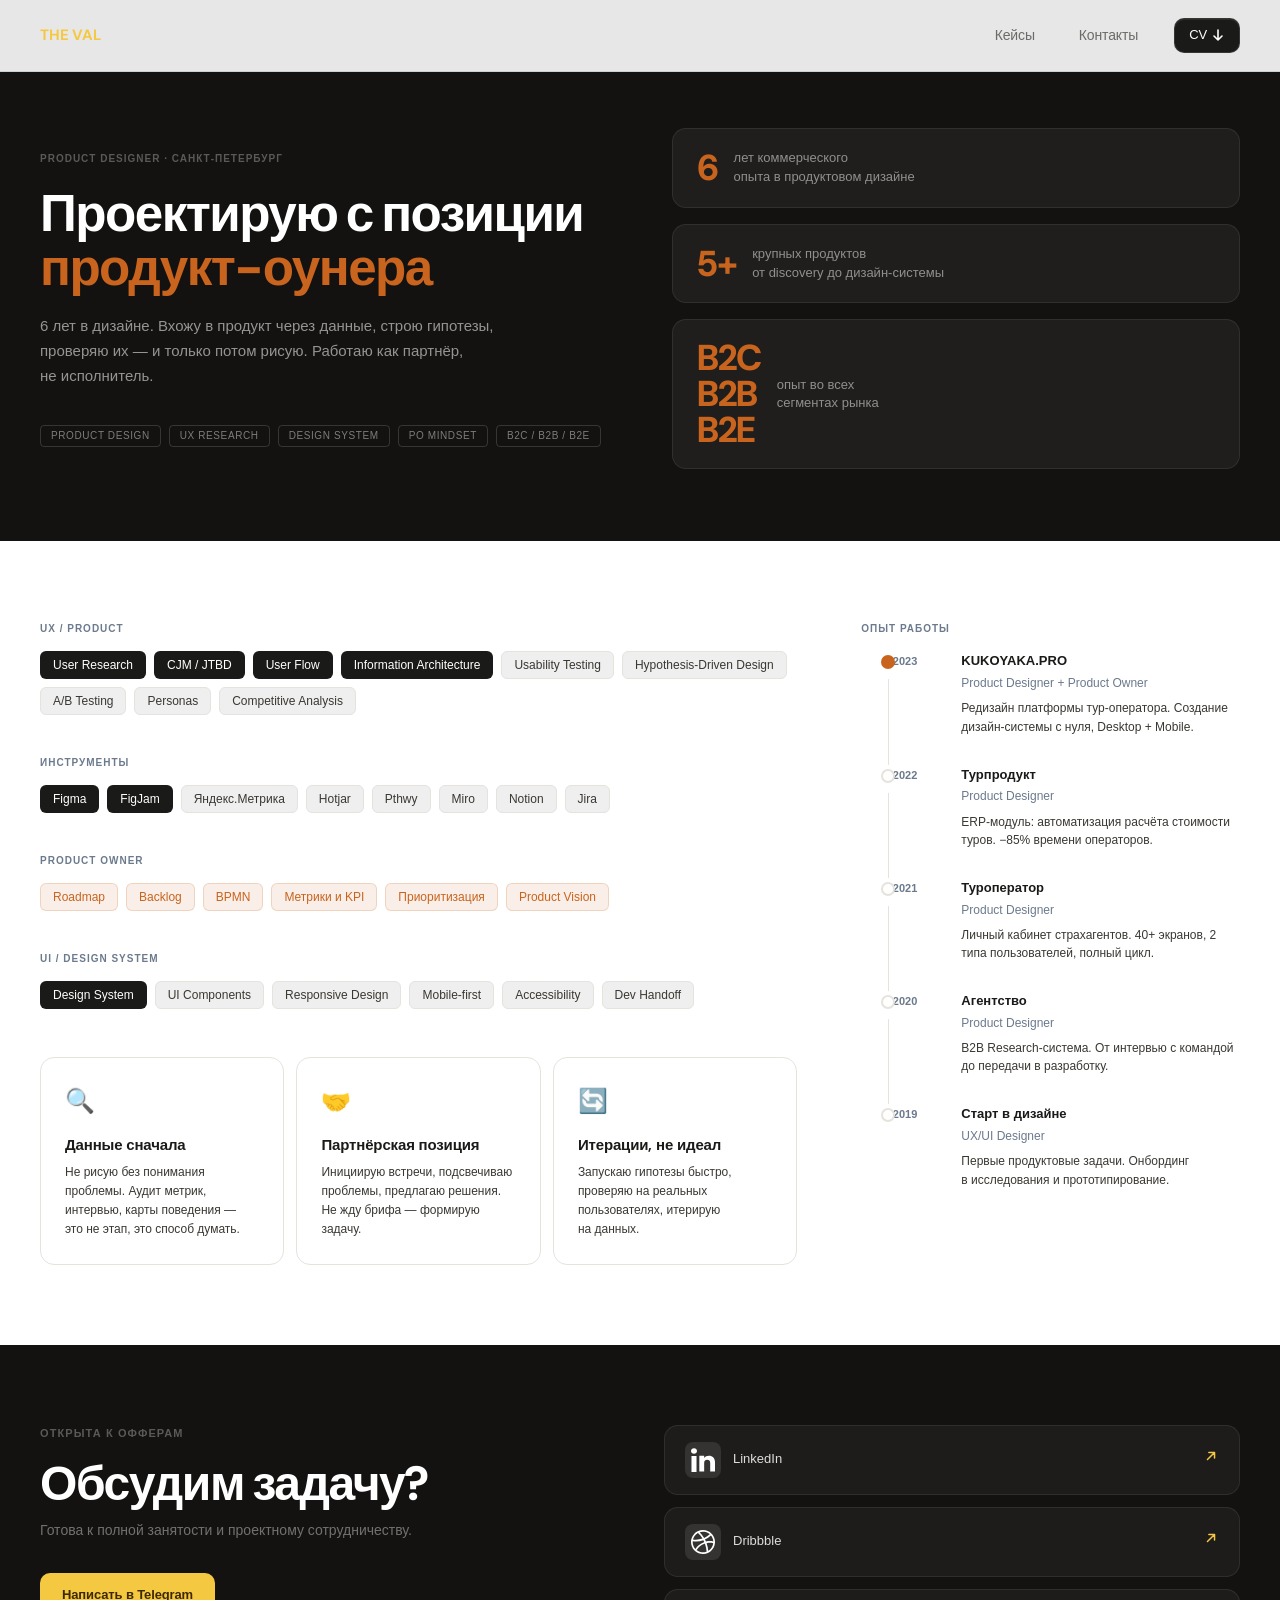
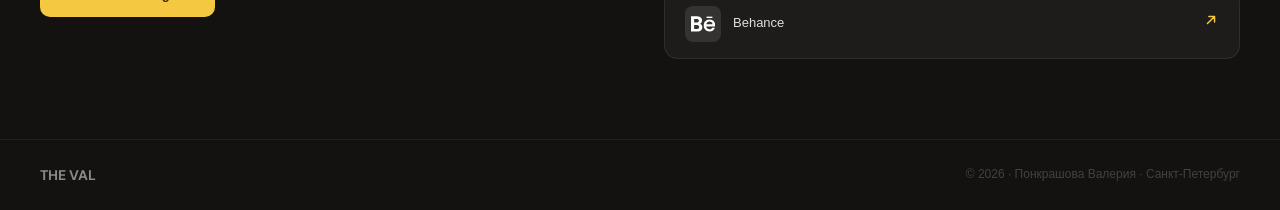
==== commit 24fbcbf7: "fix sticky nav" ====
--- a/about.html
+++ b/about.html
@@ -142,6 +142,7 @@
         </svg>
       </a>
     </div>
+    <a href="https://t.me/ValeriyaWithLove" target="_blank" class="nav-tg"><svg width="18" height="18" viewBox="0 0 24 24" fill="currentColor"><path d="M12 0C5.373 0 0 5.373 0 12s5.373 12 12 12 12-5.373 12-12S18.627 0 12 0zm5.894 8.221-1.97 9.28c-.145.658-.537.818-1.084.508l-3-2.21-1.447 1.394c-.16.16-.295.295-.605.295l.213-3.053 5.56-5.023c.242-.213-.054-.333-.373-.12l-6.871 4.326-2.962-.924c-.643-.204-.657-.643.136-.953l11.57-4.461c.537-.194 1.006.131.833.941z"/></svg><span class="hero-tg-brand">Telegram</span></a>
     <button class="hbg" id="hbg" aria-label="Меню"><span></span><span></span><span></span></button>
   </div>
 </nav>
@@ -157,7 +158,7 @@
         <em>продукт-оунера</em>
       </h1>
       <p class="about-lead">
-        6 лет в дизайне. Вхожу в продукт через данные, строю гипотезы, проверяю их — и только потом рисую. Работаю как партнёр, не исполнитель.
+        6 лет в дизайне. Вхожу в продукт через данные, строю гипотезы, проверяю их — и только потом рисую. Работаю как партнёр, не исполнитель.
       </p>
       <div class="about-chips">
         <span class="about-chip">Product Design</span>
@@ -170,15 +171,15 @@
     <div class="about-hero-right">
       <div class="about-stat-card">
         <div class="asc-num">6</div>
-        <div class="asc-text">лет коммерческого<br>опыта в продуктовом дизайне</div>
+        <div class="asc-text">лет коммерческого<br>опыта в продуктовом дизайне</div>
       </div>
       <div class="about-stat-card">
         <div class="asc-num">5+</div>
-        <div class="asc-text">крупных продуктов<br>от discovery до дизайн-системы</div>
+        <div class="asc-text">крупных продуктов<br>от discovery до дизайн-системы</div>
       </div>
       <div class="about-stat-card">
         <div class="asc-num">B2C<br>B2B<br>B2E</div>
-        <div class="asc-text">опыт во всех<br>сегментах рынка</div>
+        <div class="asc-text">опыт во всех<br>сегментах рынка</div>
       </div>
     </div>
   </div>
@@ -226,7 +227,7 @@
           <span class="skill-tag accent">Roadmap</span>
           <span class="skill-tag accent">Backlog</span>
           <span class="skill-tag accent">BPMN</span>
-          <span class="skill-tag accent">Метрики и KPI</span>
+          <span class="skill-tag accent">Метрики и KPI</span>
           <span class="skill-tag accent">Приоритизация</span>
           <span class="skill-tag accent">Product Vision</span>
         </div>
@@ -249,7 +250,7 @@
         <div class="value-card">
           <span class="value-icon">🔍</span>
           <div class="value-title">Данные сначала</div>
-          <div class="value-text">Не рисую без понимания проблемы. Аудит метрик, интервью, карты поведения — это не этап, это способ думать.</div>
+          <div class="value-text">Не рисую без понимания проблемы. Аудит метрик, интервью, карты поведения — это не этап, это способ думать.</div>
         </div>
         <div class="value-card">
           <span class="value-icon">🤝</span>
@@ -258,8 +259,8 @@
         </div>
         <div class="value-card">
           <span class="value-icon">🔄</span>
-          <div class="value-title">Итерации, не идеал</div>
-          <div class="value-text">Запускаю гипотезы быстро, проверяю на реальных пользователях, итерирую на данных.</div>
+          <div class="value-title">Итерации, не идеал</div>
+          <div class="value-text">Запускаю гипотезы быстро, проверяю на реальных пользователях, итерирую на данных.</div>
         </div>
       </div>
     </div>
@@ -274,7 +275,7 @@
           <div class="tl-right">
             <div class="tl-company">KUKOYAKA.PRO</div>
             <div class="tl-role">Product Designer + Product Owner</div>
-            <div class="tl-desc">Редизайн платформы тур-оператора. Создание дизайн-системы с нуля, Desktop + Mobile.</div>
+            <div class="tl-desc">Редизайн платформы тур-оператора. Создание дизайн-системы с нуля, Desktop + Mobile.</div>
           </div>
         </div>
         <div class="tl-item rv">
@@ -301,16 +302,16 @@
           <div class="tl-right">
             <div class="tl-company">Агентство</div>
             <div class="tl-role">Product Designer</div>
-            <div class="tl-desc">B2B Research-система. От интервью с командой до передачи в разработку.</div>
+            <div class="tl-desc">B2B Research-система. От интервью с командой до передачи в разработку.</div>
           </div>
         </div>
         <div class="tl-item rv">
           <div class="tl-dot"></div>
           <div class="tl-year">2019</div>
           <div class="tl-right">
-            <div class="tl-company">Старт в дизайне</div>
+            <div class="tl-company">Старт в дизайне</div>
             <div class="tl-role">UX/UI Designer</div>
-            <div class="tl-desc">Первые продуктовые задачи. Онбординг в исследования и прототипирование.</div>
+            <div class="tl-desc">Первые продуктовые задачи. Онбординг в исследования и прототипирование.</div>
           </div>
         </div>
       </div>
@@ -325,31 +326,31 @@
 <section class="contacts" id="contacts">
   <div class="contacts-inner">
     <div class="contacts-left">
-      <div class="c-label">Открыта к офферам</div>
+      <div class="c-label">Открыта к офферам</div>
       <h2 class="c-title">Обсудим задачу?</h2>
-      <p class="c-sub">Готова к полной занятости и проектному сотрудничеству.</p>
-      <a href="https://t.me/ValeriyaWithLove" target="_blank" class="c-btn">Написать в Telegram</a>
+      <p class="c-sub">Готова к полной занятости и проектному сотрудничеству.</p>
+      <a href="https://t.me/ValeriyaWithLove" target="_blank" class="c-btn">Написать в Telegram</a>
     </div>
     <div class="contacts-right">
-      <a href="https://t.me/ValeriyaWithLove" target="_blank" class="c-link">
+      <a href="https://t.me/ValeriyaWithLove" target="_blank" class="c-link" style="display:none">
         <span class="c-link-ico"><svg width="18" height="18" viewBox="0 0 24 24" fill="currentColor"><path d="M12 0C5.373 0 0 5.373 0 12s5.373 12 12 12 12-5.373 12-12S18.627 0 12 0zm5.894 8.221-1.97 9.28c-.145.658-.537.818-1.084.508l-3-2.21-1.447 1.394c-.16.16-.295.295-.605.295l.213-3.053 5.56-5.023c.242-.213-.054-.333-.373-.12l-6.871 4.326-2.962-.924c-.643-.204-.657-.643.136-.953l11.57-4.461c.537-.194 1.006.131.833.941z"/></svg></span>
         <span class="c-link-name">Telegram</span>
-        <span class="c-link-val"><svg width="16" height="16" viewBox="0 0 16 16" fill="none"><path d="M3 8h10M9 4l4 4-4 4" stroke="currentColor" stroke-width="1.5" stroke-linecap="round" stroke-linejoin="round"/></svg></span>
+        <span class="c-link-val"><svg width="16" height="16" viewBox="0 0 16 16" fill="none"><path d="M3 8h10M9 4l4 4-4 4" stroke="#f5c842" stroke-width="1.5" stroke-linecap="round" stroke-linejoin="round" transform="rotate(-45 8 8)"/></svg></span>
       </a>
       <a href="https://linkedin.com/in/valeriiapon" target="_blank" class="c-link">
-        <span class="c-link-ico"><svg width="18" height="18" viewBox="0 0 24 24" fill="currentColor"><path d="M20.447 20.452h-3.554v-5.569c0-1.328-.027-3.037-1.852-3.037-1.853 0-2.136 1.445-2.136 2.939v5.667H9.351V9h3.414v1.561h.046c.477-.9 1.637-1.85 3.37-1.85 3.601 0 4.267 2.37 4.267 5.455v6.286zM5.337 7.433c-1.144 0-2.063-.926-2.063-2.065 0-1.138.92-2.063 2.063-2.063 1.14 0 2.064.925 2.064 2.063 0 1.139-.925 2.065-2.064 2.065zm1.782 13.019H3.555V9h3.564v11.452zM22.225 0H1.771C.792 0 0 .774 0 1.729v20.542C0 23.227.792 24 1.771 24h20.451C23.2 24 24 23.227 24 22.271V1.729C24 .774 23.2 0 22.222 0h.003z"/></svg></span>
+        <span class="c-link-ico"><img src="media/icon/lcon-linkedin.svg" width="24" height="24"></span>
         <span class="c-link-name">LinkedIn</span>
-        <span class="c-link-val"><svg width="16" height="16" viewBox="0 0 16 16" fill="none"><path d="M3 8h10M9 4l4 4-4 4" stroke="currentColor" stroke-width="1.5" stroke-linecap="round" stroke-linejoin="round"/></svg></span>
+        <span class="c-link-val"><svg width="16" height="16" viewBox="0 0 16 16" fill="none"><path d="M3 8h10M9 4l4 4-4 4" stroke="#f5c842" stroke-width="1.5" stroke-linecap="round" stroke-linejoin="round" transform="rotate(-45 8 8)"/></svg></span>
       </a>
       <a href="https://dribbble.com/lerchikper13" target="_blank" class="c-link">
-        <span class="c-link-ico"><svg width="18" height="18" viewBox="0 0 24 24" fill="currentColor"><path d="M12 0C5.374 0 0 5.373 0 12c0 6.628 5.374 12 12 12 6.627 0 12-5.372 12-12 0-6.627-5.373-12-12-12zm7.949 5.672c1.418 1.738 2.272 3.963 2.297 6.381-.336-.072-3.706-.752-7.098-.325-.077-.188-.149-.383-.227-.578-.216-.545-.455-1.093-.693-1.621 3.766-1.536 5.482-3.743 5.721-3.857zm-1.378-1.467c-.213.289-1.762 2.37-5.398 3.734-1.688-3.1-3.558-5.641-3.854-6.051A10.065 10.065 0 0 1 12 2.051c2.456 0 4.71.879 6.571 2.154zM5.915 2.667c.285.389 2.131 2.943 3.843 5.998-4.84 1.285-9.115 1.261-9.583 1.254A10.058 10.058 0 0 1 5.915 2.667zM2.02 12.01v-.264c.456.009 5.528.073 10.699-1.485.3.588.584 1.18.843 1.776-.135.038-.271.077-.403.119-5.363 1.727-8.209 6.438-8.452 6.844A9.959 9.959 0 0 1 2.02 12.01zm10.002 9.97a9.97 9.97 0 0 1-6.017-2.013c.2-.393 2.483-4.804 8.4-6.88l.072-.023a35.766 35.766 0 0 1 1.848 6.571 9.96 9.96 0 0 1-4.303 2.345zm6.121-1.548a37.67 37.67 0 0 0-1.706-6.144c2.767-.443 5.193.284 5.509.379a10.027 10.027 0 0 1-3.803 5.765z"/></svg></span>
+        <span class="c-link-ico"><img src="media/icon/icon-dreeeble.svg" width="24" height="24"></span>
         <span class="c-link-name">Dribbble</span>
-        <span class="c-link-val"><svg width="16" height="16" viewBox="0 0 16 16" fill="none"><path d="M3 8h10M9 4l4 4-4 4" stroke="currentColor" stroke-width="1.5" stroke-linecap="round" stroke-linejoin="round"/></svg></span>
+        <span class="c-link-val"><svg width="16" height="16" viewBox="0 0 16 16" fill="none"><path d="M3 8h10M9 4l4 4-4 4" stroke="#f5c842" stroke-width="1.5" stroke-linecap="round" stroke-linejoin="round" transform="rotate(-45 8 8)"/></svg></span>
       </a>
       <a href="https://behance.net/ponkrasova840e" target="_blank" class="c-link">
-        <span class="c-link-ico"><svg width="18" height="18" viewBox="0 0 24 24" fill="currentColor"><path d="M6.938 4.503c.702 0 1.34.06 1.92.188.577.13 1.07.33 1.485.61.41.28.733.65.96 1.12.225.47.34 1.05.34 1.73 0 .74-.17 1.36-.507 1.86-.338.5-.837.9-1.502 1.22.906.26 1.576.72 2.022 1.37.448.64.665 1.41.665 2.32 0 .74-.14 1.38-.42 1.92-.28.54-.67.98-1.16 1.32-.49.34-1.05.59-1.68.75-.63.16-1.29.24-1.98.24H0V4.503h6.938zm-.56 5.26c.585 0 1.07-.14 1.45-.42.38-.28.57-.72.57-1.32 0-.33-.06-.61-.18-.83-.12-.22-.28-.4-.49-.53-.21-.13-.45-.22-.72-.27-.27-.05-.56-.08-.87-.08H3.24v3.45h3.14zm.16 5.52c.34 0 .66-.03.96-.1.3-.07.56-.18.78-.33.22-.16.4-.36.53-.62.13-.26.19-.58.19-.96 0-.76-.22-1.31-.67-1.64-.45-.33-1.05-.49-1.8-.49H3.24v4.14h3.3zm8.96.5l1.3-3.63 1.31 3.63h-2.61zm1.31-9.82l-4.48 12.38h2.7l.89-2.55h3.72l.91 2.55h2.76l-4.5-12.38h-2zm5.72-1.49V3.36h-5.78v1.11h5.78z"/></svg></span>
+        <span class="c-link-ico"><img src="media/icon/icon-be.svg" width="24" height="24"></span>
         <span class="c-link-name">Behance</span>
-        <span class="c-link-val"><svg width="16" height="16" viewBox="0 0 16 16" fill="none"><path d="M3 8h10M9 4l4 4-4 4" stroke="currentColor" stroke-width="1.5" stroke-linecap="round" stroke-linejoin="round"/></svg></span>
+        <span class="c-link-val"><svg width="16" height="16" viewBox="0 0 16 16" fill="none"><path d="M3 8h10M9 4l4 4-4 4" stroke="#f5c842" stroke-width="1.5" stroke-linecap="round" stroke-linejoin="round" transform="rotate(-45 8 8)"/></svg></span>
       </a>
     </div>
   </div>
--- a/styles/design-system.css
+++ b/styles/design-system.css
@@ -23,7 +23,7 @@
   --ink2:   #3a3832;
   --g700:   #2D3748;
   --g500:   #6B7A8D;
-  --muted:  #8a8780;
+  --muted:  #6b7a8d;
   --g200:   #DDE3EA;
   --border: #e6e3dd;
   --surf:   #f4f2ee;
@@ -96,7 +96,6 @@
   background: var(--white);
   color: var(--ink);
   -webkit-font-smoothing: antialiased;
-  overflow-x: hidden;
   font-size: 15px;
   line-height: 1.6;
 }
@@ -196,6 +195,7 @@
 .contacts {
   background: var(--dark);
   padding: var(--sp20) 0;
+  overflow-x: hidden;
 }
 .contacts-inner {
   max-width: var(--container); margin: 0 auto; padding: 0 var(--sp10);
@@ -208,7 +208,7 @@
 }
 .contacts-left .c-title {
   font-family: var(--display); font-size: clamp(28px,4vw,48px); font-weight: 800;
-  letter-spacing: -.03em; color: #fff; line-height: 1.1; margin-bottom: var(--sp4); white-space: nowrap;
+  letter-spacing: -.03em; color: #fff; line-height: 1.1; margin-bottom: var(--sp2); white-space: nowrap;
 }
 .contacts-left .c-sub {
   font-size: var(--text-md); color: rgba(255,255,255,.4); line-height: 1.6;
@@ -232,6 +232,7 @@
   transition: background .15s, border-color .15s;
 }
 .c-link:hover { background: rgb(31 30 28 / 100%); border-color: rgba(255,255,255,.15); }
+.c-link-ico img { filter: brightness(0) invert(1); }
 .c-link-ico {
   width: 36px; height: 36px; border-radius: var(--r-sm);
   background: rgba(255,255,255,.1); display: flex;
@@ -359,11 +360,11 @@
 .cc-hint::after { content: '→'; }
 
 /* Card patterns */
-.pat-grid  { background-color:#1a1816; background-image:linear-gradient(rgba(255,255,255,.04) 1px,transparent 1px),linear-gradient(90deg,rgba(255,255,255,.04) 1px,transparent 1px); background-size:24px 24px; }
-.pat-dots  { background-color:#1e1c1a; background-image:radial-gradient(rgba(255,255,255,.08) 1px,transparent 1px); background-size:16px 16px; }
-.pat-diag  { background-color:#18160e; background-image:repeating-linear-gradient(45deg,rgba(200,100,30,.06) 0,rgba(200,100,30,.06) 1px,transparent 0,transparent 50%); background-size:14px 14px; }
-.pat-lines { background-color:#161820; background-image:repeating-linear-gradient(0deg,rgba(255,255,255,.04) 0,rgba(255,255,255,.04) 1px,transparent 0,transparent 20px); }
-.pat-cross { background-color:#101612; background-image:linear-gradient(rgba(255,255,255,.05) 1px,transparent 1px),linear-gradient(90deg,rgba(255,255,255,.05) 1px,transparent 1px); background-size:40px 40px; background-position:center; }
+.pat-grid  { background-color:#131210; background-image:radial-gradient(rgba(255,255,255,.08) 1px,transparent 1px); background-size:16px 16px; }
+.pat-dots  { background-color:#131210; background-image:radial-gradient(rgba(255,255,255,.08) 1px,transparent 1px); background-size:16px 16px; padding: 0 20px; }
+.pat-diag  { background-color:#131210; background-image:radial-gradient(rgba(255,255,255,.08) 1px,transparent 1px); background-size:16px 16px; padding: 0 20px; }
+.pat-lines { background-color:#131210; background-image:radial-gradient(rgba(255,255,255,.08) 1px,transparent 1px); background-size:16px 16px; }
+.pat-cross { background-color:#131210; background-image:radial-gradient(rgba(255,255,255,.08) 1px,transparent 1px); background-size:16px 16px; }
 
 /* Card body */
 .cc-body { padding: 18px 20px 20px; }
@@ -422,7 +423,7 @@
 
 /* Modal visual (left) */
 .modal-visual {
-  position: relative; background: var(--dark);
+  position: relative;
   display: flex; flex-direction: column; overflow: hidden;
 }
 .modal-cover {
@@ -457,6 +458,7 @@
 .modal-vis-stats {
   padding: 16px 20px; border-top: 1px solid rgba(255,255,255,.07);
   display: grid; grid-template-columns: repeat(3,1fr);
+  background: var(--dark);
 }
 .mvs { text-align: center; padding: 6px 0; border-right: 1px solid rgba(255,255,255,.07); }
 .mvs:last-child { border-right: none; }
@@ -464,9 +466,10 @@
 .mvs-n.placeholder { font-size: 16px; color: rgba(255,255,255,.3); }
 .mvs-l { font-size: 10px; color: rgba(255,255,255,.3); letter-spacing: .02em; }
 .kbd-hint {
-  position: absolute; bottom: 68px; left: 50%; transform: translateX(-50%);
   font-size: 11px; color: rgba(255,255,255,.3);
-  display: flex; gap: 6px; align-items: center; white-space: nowrap;
+  display: flex; gap: 6px; align-items: center; justify-content: center; white-space: nowrap;
+  padding: 0 20px; background: transparent;
+  position: absolute; bottom: 16px; left: 0; right: 0;
 }
 kbd {
   display: inline-flex; align-items: center; justify-content: center;
@@ -503,9 +506,9 @@
 .mtag.ac { background: var(--accent-bg); color: var(--accent); border-color: rgba(200,100,30,.2); }
 .modal-title {
   font-family: var(--display); font-size: 24px; font-weight: 800;
-  letter-spacing: -.025em; color: var(--ink); line-height: 1.15; margin-bottom: 6px;
-}
-.modal-meta-inline { display: flex; gap: 16px; flex-wrap: wrap; padding-bottom: 16px; }
+  letter-spacing: -.025em; color: var(--ink); line-height: 1.15; margin-bottom: 16px;
+}
+.modal-meta-inline { display: flex; gap: 16px; flex-wrap: wrap; }
 .mmi { font-size: 12px; color: var(--muted); display: flex; gap: 5px; align-items: center; }
 .mmi strong { color: var(--ink2); font-weight: 500; }
 .mmi::before { content: '·'; color: var(--border); }
@@ -548,8 +551,16 @@
 .modal-footer {
   padding: 16px 28px; background: var(--surf);
   border-top: 1px solid var(--border);
-  display: flex; align-items: center; gap: 12px; flex-shrink: 0;
-}
+  display: flex; align-items: center; justify-content: space-between; gap: 12px; flex-shrink: 0;
+}
+.modal-close-btn {
+  height: 32px; padding: 0 12px; border-radius: 8px;
+  background: rgba(14,13,11,.08); border: none;
+  display: flex; align-items: center; gap: 6px;
+  cursor: pointer; color: var(--muted); font-family: var(--sans); font-size: 13px; font-weight: 500;
+  transition: background .15s, color .15s;
+}
+.modal-close-btn:hover { background: var(--ink); color: #fff; }
 .btn-open-case {
   height: 40px; padding: 0 20px; background: var(--ink); color: #fff;
   border: none; border-radius: 8px; font-family: var(--sans);
@@ -566,7 +577,7 @@
   transition: border-color .15s, background .15s; text-decoration: none;
 }
 .btn-figma:hover { border-color: var(--ink); background: var(--white); }
-.modal-footer-nav { margin-left: auto; display: flex; align-items: center; gap: 4px; }
+.modal-footer-nav { display: flex; align-items: center; gap: 4px; }
 .modal-nav-btn {
   width: 32px; height: 32px; border-radius: 7px;
   background: var(--white); border: 1px solid var(--border);
@@ -599,8 +610,8 @@
 }
 
 /* Side nav */
-side-time { grid-column: 1; position: fixed; top: var(--nav-h); align-self: start; }
-.side-nav { grid-column: 1; position: sticky; top: calc(var(--nav-h) + 56px); align-self: start; padding-top: 16px; }
+.side-col { grid-column: 1; grid-row: 1 / -1; position: sticky; top: var(--nav-h); align-self: start; padding-top: 96px; }
+.side-nav { padding-top: 0; }
 .main-content { grid-column: 2; grid-row: 1 / -1; }
 .side-nav-list { list-style: none; display: flex; flex-direction: column; gap: 2px; }
 .side-nav-item a {
@@ -616,7 +627,7 @@
 .side-nav-item a.active::before { background: var(--accent); transform: scale(1.5); }
 .side-nav-item a:hover { color: var(--ink); }
 .side-nav-sep { height: 1px; background: var(--border); margin: 10px 0; }
-.side-time { font-size: 11px; color: var(--muted); margin-top: 72px; display: flex; align-items: center; gap: 6px; }
+.side-time { grid-column: 1; grid-row: 1; font-size: 11px; color: var(--muted); margin-top: 72px; display: flex; align-items: center; gap: 6px; }
 .side-time::before { content: '⏱'; font-size: 11px; }
 
 .main-content { min-width: 0; }
@@ -649,8 +660,8 @@
 .hero-breadcrumb a { color: rgba(255,255,255,.35); }
 .hero-breadcrumb a:hover { color: rgba(255,255,255,.7); }
 .hero-tags { display: flex; gap: 6px; flex-wrap: wrap; margin-bottom: 32px; }
-.htag { height: 22px; padding: 0 10px; border: 1px solid rgba(255,255,255,.15); border-radius: 4px; font-size: 10px; font-weight: 500; letter-spacing: .06em; text-transform: uppercase; color: rgba(255,255,255,.45); display: inline-flex; align-items: center; }
-.htag.hi { border-color: rgba(255,255,255,.35); color: rgba(255,255,255,.8); }
+.htag { height: 22px; padding: 0 10px; border: 1px solid #fff; border-radius: 4px; font-size: 10px; font-weight: 500; letter-spacing: .06em; text-transform: uppercase; color: #111; background: #fff; display: inline-flex; align-items: center; }
+.htag.hi { border-color: #fff; color: #111; background: #fff; }
 .hero-h1 { font-family: var(--display); font-size: clamp(26px,3.5vw,42px); font-weight: 800; letter-spacing: -.025em; color: #fff; line-height: 1.1; margin-bottom: 16px; }
 .hero-h1 em { font-style: normal; color: var(--accent); }
 .hero-lead { font-size: 14px; color: rgba(255,255,255,.5); line-height: 1.6; max-width: 440px; margin-bottom: 36px; }
@@ -735,7 +746,9 @@
 .ctx-card-title { font-family: var(--display); font-size: 16px; font-weight: 700; letter-spacing: -.01em; margin-bottom: 10px; line-height: 1.3; }
 .ctx-card.dark .ctx-card-title { color: #fff; }
 .ctx-card p { font-size: 13px; color: var(--ink2); line-height: 1.6; }
-.ctx-card.dark p { color: rgba(255,255,255,.5); }
+.ctx-card.dark p { color: rgba(255,255,255,.5); margin-bottom: 10px; }
+.ctx-card { display: flex; flex-direction: column; }
+.ctx-card.dark .metrics-cloud { margin-top: auto; }
 .constraints { margin-top: 16px; display: flex; flex-direction: column; gap: 8px; }
 .cst { display: flex; gap: 8px; align-items: flex-start; font-size: 12px; color: var(--ink2); line-height: 1.45; }
 .cst-badge { flex-shrink: 0; height: 18px; padding: 0 7px; border-radius: 3px; font-size: 9px; font-weight: 700; letter-spacing: .05em; text-transform: uppercase; display: flex; align-items: center; margin-top: 1px; }
@@ -765,9 +778,15 @@
 .tm-role { font-size: 11px; color: var(--muted); margin-left: auto; }
 
 /* Research flow */
-.research-flow { display: flex; gap: 0; position: relative; overflow-x: auto; padding-bottom: 4px; }
-.research-flow::before { content: ''; position: absolute; top: 24px; left: 28px; right: 28px; height: 1px; background: var(--border); z-index: 0; }
-.rf-item { flex: 0 0 200px; position: relative; z-index: 1; display: flex; flex-direction: column; align-items: center; text-align: center; padding: 0 12px; }
+.research-flow { display: flex; gap: 0; justify-content: space-between; position: relative; overflow-x: auto; padding-bottom: 8px; scrollbar-width: thin; scrollbar-color: #999692 #e6e3dd; }
+.research-flow::-webkit-scrollbar { height: 6px; background: #e6e3dd; }
+.research-flow::-webkit-scrollbar-thumb { background: #999692; border-radius: 3px; }
+.research-flow::-webkit-scrollbar-button { width: 0; height: 0; display: none; }
+.research-flow::before { display: none; }
+.rf-item { flex: 1; position: relative; z-index: 1; display: flex; flex-direction: column; align-items: center; text-align: center; padding: 0 12px; overflow: visible; }
+.rf-item:first-child { padding-left: 0; }
+.rf-item:last-child { padding-right: 0; }
+.rf-item:not(:last-child)::after { content: ''; position: absolute; top: 24px; left: calc(50% + 24px); right: calc(-50% + 24px); height: 1px; background: var(--border); z-index: 0; }
 .rf-icon { width: 48px; height: 48px; border-radius: 50%; background: var(--white); border: 1.5px solid var(--border); display: flex; align-items: center; justify-content: center; font-size: 18px; margin-bottom: 14px; flex-shrink: 0; position: relative; z-index: 1; transition: border-color .2s; }
 .rf-item:hover .rf-icon { border-color: var(--accent); }
 .rf-title { font-size: 13px; font-weight: 600; color: var(--ink); margin-bottom: 6px; }
@@ -834,8 +853,8 @@
 .rn { background: var(--ink); border-radius: var(--r-md); padding: 28px; display: flex; flex-direction: column; }
 .rn-num { font-family: var(--display); font-size: 56px; font-weight: 800; letter-spacing: -.05em; color: #fff; line-height: 1; margin-bottom: 6px; }
 .rn-num small { font-size: 24px; font-weight: 700; }
-.rn-label { font-size: 12px; color: rgba(255,255,255,.45); line-height: 1.4; }
-.rn-ctx { margin-top: auto; padding-top: 14px; margin-top: 14px; border-top: 1px solid rgba(255,255,255,.1); font-size: 11px; color: rgba(255,255,255,.25); }
+.rn-label { font-size: 12px; color: rgba(255,255,255,.9); line-height: 1.4; }
+.rn-ctx { margin-top: auto; padding-top: 14px; margin-top: 14px; border-top: 1px solid rgba(255,255,255,.3); font-size: 11px; color: rgba(255,255,255,.9); }
 .results-impact { display: grid; grid-template-columns: 2fr 1fr; gap: 14px; }
 .ri-card { background: var(--white); border: 1px solid var(--border); border-radius: var(--r-md); padding: 24px; }
 .ri-title { font-size: 14px; font-weight: 600; color: var(--ink); margin-bottom: 14px; letter-spacing: -.01em; }
@@ -861,9 +880,9 @@
 .next-card:hover { transform: translateY(-2px); }
 .nc-lbl { font-size: 10px; font-weight: 700; letter-spacing: .1em; text-transform: uppercase; color: rgba(255,255,255,.35); }
 .nc-tags { display: flex; gap: 6px; }
-.nc-tag { height: 20px; padding: 0 8px; border: 1px solid rgba(255,255,255,.2); border-radius: 3px; font-size: 10px; letter-spacing: .04em; text-transform: uppercase; color: rgba(255,255,255,.45); display: inline-flex; align-items: center; }
+.nc-tag { height: 20px; padding: 0 8px; border: 1px solid #fff; border-radius: 3px; font-size: 10px; letter-spacing: .04em; text-transform: uppercase; color: #fff; background: transparent; display: inline-flex; align-items: center; }
 .nc-title { font-family: var(--display); font-size: 22px; font-weight: 700; color: #fff; letter-spacing: -.02em; line-height: 1.2; }
-.nc-arr { font-size: 22px; color: rgba(255,255,255,.4); margin-top: auto; }
+.nc-arr { font-size: 22px; color: #f5c842; margin-top: auto; }
 .contact-card { background: var(--white); border: 1px solid var(--border); border-radius: var(--r-card); padding: 32px; display: flex; flex-direction: column; gap: 18px; }
 .cc-title { font-family: var(--display); font-size: 20px; font-weight: 700; color: var(--ink); letter-spacing: -.02em; }
 .cc-text { font-size: 13px; color: var(--muted); line-height: 1.55; }
@@ -889,6 +908,7 @@
   .side-time { display: none; }
   .case-hero-right { display: none; }
   .stats-bar-inner { grid-template-columns: repeat(2,1fr); }
+  .stat-cell:nth-child(1), .stat-cell:nth-child(2) { border-bottom: 1px solid rgba(255,255,255,.06); }
   .contacts-inner { grid-template-columns: 1fr; }
 }
 
@@ -900,10 +920,25 @@
   .cgrid .cc:first-child { grid-column: span 1; }
   .modal-inner { grid-template-columns: 1fr; }
   .modal-visual { display: none; }
-  .ctx-grid, .role-layout, .problem-cols, .process-stages, .results-nums, .results-impact, .refl-grid, .cta-wrap { grid-template-columns: 1fr; }
+  .ctx-grid, .role-layout, .problem-cols, .results-nums, .results-impact, .refl-grid, .cta-wrap { grid-template-columns: 1fr; }
+  .process-stages { display: flex; overflow-x: auto; gap: 0; scrollbar-width: thin; scrollbar-color: #999692 #e6e3dd; }
+  .process-stages .ps { flex: 0 0 260px; }
   .screens-grid, .screens-row { grid-template-columns: 1fr; }
   .mobile-slots { grid-template-columns: repeat(2,1fr); }
-  .case-hero-left { padding: 40px 20px; }
-  .page-wrap { padding: 0 20px; }
+  .case-hero-inner { padding: 0; }
+  .case-hero-left { padding: 40px 16px; }
+  .page-wrap { padding: 0 16px; }
+  .cta-wrap { padding-left: 16px; padding-right: 16px; }
   .footer-inner { flex-direction: column; align-items: flex-start; }
-}
+  .rf-item { flex: 0 0 210px; }
+}
+
+/* Широкие модалки для горизонтальных картинок */
+.modal:has(.pat-dots),
+.modal:has(.pat-diag) {
+  width: min(1060px, calc(100vw - 48px));
+}
+.modal-inner:has(.pat-dots),
+.modal-inner:has(.pat-diag) {
+  grid-template-columns: 616px 1fr;
+}
--- a/style.css
+++ b/style.css
@@ -0,0 +1,1538 @@
+/*
+ * THE VAL — Design System
+ * ═══════════════════════════════════════════════════════
+ *  1. Tokens (CSS Variables)
+ *  2. Reset & Base
+ *  3. Layout
+ *  4. Navigation
+ *  5. Hero
+ *  6. Buttons
+ *  7. Section Typography
+ *  8. Cases — Filter Bar
+ *  9. Case Card
+ * 10. Testimonial
+ * 11. How
+ * 12. Proactivity
+ * 13. Contacts
+ * 14. Footer
+ * 15. Quick Preview Panel
+ * 16. Reveal Animation
+ * 17. Responsive
+ * ═══════════════════════════════════════════════════════
+ */
+
+
+/* ─────────────────────────────────────────────────────
+   1. TOKENS
+   ───────────────────────────────────────────────────── */
+:root {
+  /* Color — accent */
+  --y:      #F5C842;
+  --y-bg:   #FDFBF0;
+  --y-dark: #3D2800;
+  --y-mid:  #5DBB7A;
+
+  /* Color — neutrals */
+  --black: #0D0D0C;
+  --ink:   #1A1A18;
+  --g700:  #2D3748;
+  --g500:  #6B7A8D;
+  --g400:  #8D97A5;
+  --g200:  #DDE3EA;
+  --g100:  #F0F3F6;
+  --g50:   #F7F9FB;
+  --white: #FFFFFF;
+  --surf:  #EFEFEF;
+
+  /* Color — borders */
+  --bd:  rgba(100, 120, 150, 0.22);
+  --bd2: rgba(100, 120, 150, 0.18);
+
+  /* Color — brand */
+  --telegram: #2AABEE;
+
+  /* Typography */
+  --font: -apple-system, BlinkMacSystemFont, 'SF Pro Display', 'SF Pro Text', 'Helvetica Neue', sans-serif;
+  --font-display: -apple-system, BlinkMacSystemFont, 'SF Pro Display', 'Helvetica Neue', sans-serif;
+  --font-body: -apple-system, BlinkMacSystemFont, 'SF Pro Text', 'Helvetica Neue', sans-serif;
+
+  --text-xs:      11px;
+  --text-sm:      12px;
+  --text-base:    13px;
+  --text-md:      14px;
+  --text-lg:      15px;
+  --text-xl:      17px;
+  --text-2xl:     18px;
+  --text-display: clamp(24px, 2.4vw, 34px);
+  --text-section: clamp(26px, 3.8vw, 40px);
+  --text-hero:    clamp(32px, 5vw, 56px);
+
+  /* Spacing — 4px base unit */
+  --space-1:  4px;
+  --space-2:  8px;
+  --space-3:  12px;
+  --space-4:  16px;
+  --space-5:  20px;
+  --space-6:  24px;
+  --space-8:  32px;
+  --space-10: 40px;
+  --space-12: 48px;
+  --space-16: 64px;
+  --space-20: 80px;
+  --space-22: 88px;
+
+  /* Radius */
+  --r-sm:   8px;
+  --r-btn:  10px;
+  --r-md:   14px;
+  --r-card: 16px;
+  --r-xl:   20px;
+  --r-full: 9999px;
+
+  /* Motion */
+  --ease:           cubic-bezier(0.4, 0, 0.2, 1);
+  --ease-reveal:    cubic-bezier(0.76, 0, 0.24, 1);
+  --duration-fast:  0.12s;
+  --duration-base:  0.15s;
+  --duration-slow:  0.4s;
+  --duration-panel: 0.55s;
+
+  /* Layout */
+  --container:  1440px;
+  --nav-h:      72px;
+  --section-py: 88px;
+}
+
+
+/* ─────────────────────────────────────────────────────
+   2. RESET & BASE
+   ───────────────────────────────────────────────────── */
+*, *::before, *::after {
+  box-sizing: border-box;
+  margin: 0;
+  padding: 0;
+}
+
+html {
+  scroll-behavior: smooth;
+  scroll-padding-top: var(--nav-h);
+}
+
+body {
+  font-family: var(--font);
+  background: var(--white);
+  color: var(--ink);
+  -webkit-font-smoothing: antialiased;
+  max-width: 100%;
+  overscroll-behavior-x: none;
+}
+
+html {
+  max-width: 100%;
+  overscroll-behavior-x: none;
+}
+
+a {
+  color: inherit;
+  text-decoration: none;
+}
+
+button {
+  cursor: pointer;
+  font-family: inherit;
+  border: none;
+  background: none;
+}
+
+
+/* ─────────────────────────────────────────────────────
+   3. LAYOUT
+   ───────────────────────────────────────────────────── */
+.w {
+  max-width: var(--container);
+  margin: 0 auto;
+  padding: 0 var(--space-10);
+  position: relative;
+  z-index: 1;
+  text-align: center;
+}
+
+section {
+  padding: var(--section-py) 0;
+}
+
+
+/* ─────────────────────────────────────────────────────
+   4. NAVIGATION
+   ───────────────────────────────────────────────────── */
+.nav {
+  position: fixed;
+  top: 0;
+  left: 0;
+  right: 0;
+  z-index: 10000;
+  height: var(--nav-h);
+  display: flex;
+  align-items: center;
+  background: rgba(255, 255, 255, 0.9);
+  backdrop-filter: saturate(180%) blur(20px);
+  -webkit-backdrop-filter: saturate(180%) blur(20px);
+  border-bottom: 1px solid var(--bd);
+}
+
+.nav-in {
+  max-width: var(--container);
+  width: 100%;
+  margin: 0 auto;
+  padding: 0 var(--space-10);
+  display: flex;
+  align-items: center;
+  justify-content: space-between;
+}
+
+.nav-logo {
+  font-size: var(--text-lg);
+  font-weight: 700;
+  letter-spacing: -0.01em;
+  color: var(--y);
+}
+
+.nav-links {
+  display: flex;
+  align-items: center;
+  gap: var(--space-5);
+}
+
+.nav-link {
+  font-size: var(--text-md);
+  font-weight: 400;
+  color: #6B6B68;
+  letter-spacing: -0.01em;
+  padding: 5px var(--space-3);
+  border-radius: var(--r-sm);
+  line-height: 1.4;
+  transition: background var(--duration-fast), color var(--duration-fast);
+}
+
+.nav-link:hover  { background: #F1F0EC; color: var(--ink); }
+.nav-link:active { background: #E5E4DE; color: var(--ink); }
+
+.nav-cta {
+  display: inline-flex;
+  align-items: center;
+  gap: var(--space-1);
+  padding: 6px 14px;
+  background: var(--ink);
+  color: var(--white);
+  font-size: var(--text-base);
+  font-weight: 500;
+  border-radius: var(--r-btn);
+  letter-spacing: -0.01em;
+  border: 1px solid rgba(255, 255, 255, 0.12);
+  box-shadow: inset 0 1px 0 rgba(255, 255, 255, 0.08);
+  margin-left: var(--space-1);
+  transition:
+    background var(--duration-fast),
+    border-color var(--duration-fast);
+}
+
+.nav-cta:hover  { background: #2C2C2A; border-color: rgba(255, 255, 255, 0.18); }
+.nav-cta:active { background: #111110; border-color: rgba(255, 255, 255, 0.08); transform: scale(0.98); }
+.nav-cta svg    { flex-shrink: 0; }
+
+/* Hamburger */
+.hbg {
+  display: none;
+  flex-direction: column;
+  gap: var(--space-1);
+  cursor: pointer;
+  padding: var(--space-1);
+}
+
+.hbg span {
+  display: block;
+  width: 20px;
+  height: 1.5px;
+  background: var(--black);
+  border-radius: 2px;
+}
+
+
+/* ─────────────────────────────────────────────────────
+   5. HERO
+   ───────────────────────────────────────────────────── */
+.hero {
+  padding-top: 130px;
+  padding-bottom: var(--space-20);
+  background-color: var(--white);
+  overflow: visible;
+  position: relative;
+}
+
+.hero-meta {
+  display: flex;
+  align-items: center;
+  justify-content: center;
+  gap: var(--space-3);
+  font-size: var(--text-lg);
+  color: var(--g500);
+  letter-spacing: -0.01em;
+  margin-bottom: var(--space-10);
+  opacity: 0;
+  animation: up 0.5s var(--ease) 0.05s forwards;
+}
+
+.hero-meta strong { color: var(--black); font-weight: 600; }
+.hero-meta .dot   { color: var(--g400); font-size: var(--text-base); }
+
+/* h1 typography — the key headline */
+.hero-h1-mob { display: none; }
+.nav-tg { display: none; }
+
+.hero .hero-h1 {
+  font-size: var(--text-display);
+  font-weight: 500;
+  line-height: 1.35;
+  letter-spacing: -0.02em;
+  color: var(--black);
+  text-align: center;
+  max-width: 860px;
+  margin: 0 auto var(--space-20);
+  opacity: 0;
+  animation: up 0.5s var(--ease) 0.15s forwards;
+  white-space: nowrap;
+}
+
+/* Stats row */
+.hero-row {
+  display: flex;
+  align-items: flex-end;
+  justify-content: center;
+  gap: 140px;
+  max-width: 900px;
+  margin: 0 auto;
+  opacity: 0;
+  animation: up 0.5s var(--ease) 0.25s forwards;
+}
+
+a.hero-stat {
+  text-decoration: none;
+  color: inherit;
+  cursor: pointer;
+}
+
+.hero-stat {
+  display: inline-flex;
+  flex-direction: column;
+  width: fit-content;
+  cursor: pointer;
+  transition: transform var(--duration-base), opacity var(--duration-base);
+}
+
+.hero-stat:hover .hero-stat-num,
+.hero-stat:hover .hero-stat-lbl,
+.hero-stat:hover .hero-stat-arr {
+  color: var(--y);
+}
+
+.hero-stat:active {
+  transform: scale(0.9);
+  opacity: 0.5;
+}
+
+.hero-stat-top {
+  display: flex;
+  align-items: flex-start;
+  justify-content: space-between;
+  gap: var(--space-2);
+}
+
+.hero-stat-num {
+  font-size: var(--text-display);
+  font-weight: 500;
+  letter-spacing: -0.02em;
+  color: var(--black);
+  line-height: 1.35;
+  white-space: nowrap;
+  transition: color var(--duration-base);
+}
+
+.hero-stat-arr {
+  font-size: var(--text-4, 16px);
+  color: #F5A623;
+  line-height: 1;
+  margin-top: 2px;
+  flex-shrink: 0;
+  transition: color var(--duration-base);
+}
+
+.hero-stat-lbl {
+  font-size: var(--text-base);
+  color: var(--black);
+  letter-spacing: -0.01em;
+  line-height: 1.3;
+  white-space: nowrap;
+  transition: color var(--duration-base);
+}
+
+/* Telegram CTA */
+.hero-tg-btn {
+  display: flex;
+  flex-direction: column;
+  align-items: flex-start;
+  gap: var(--space-1);
+  transition: opacity var(--duration-base);
+}
+
+.hero-tg-btn:hover { opacity: 0.65; }
+
+.hero-tg-ava {
+  width: 40px;
+  height: 40px;
+  border-radius: var(--r-btn);
+  overflow: hidden;
+  background: var(--y);
+  flex-shrink: 0;
+  display: flex;
+  align-items: center;
+  justify-content: center;
+  font-size: var(--text-2xl);
+}
+
+.hero-tg-ava img {
+  width: 100%;
+  height: 100%;
+  object-fit: cover;
+  object-position: top;
+  border-radius: var(--r-btn);
+}
+
+.hero-tg-label {
+  display: flex;
+  align-items: center;
+  gap: 3px;
+  font-size: var(--text-base);
+  font-weight: 400;
+  color: var(--black);
+  letter-spacing: -0.01em;
+  line-height: 1;
+  white-space: nowrap;
+}
+
+.hero-tg-brand   { color: var(--telegram); }
+
+.hero-line-cv {
+  position: absolute;
+  top: 0; bottom: -60px;
+  right: max(34px, calc(50vw - 686px));
+  width: 1px;
+  background: var(--bd);
+  pointer-events: none;
+  z-index: 2;
+}
+
+.hero-tg-chevron {
+  color: var(--telegram);
+  font-size: var(--text-lg);
+  font-weight: 500;
+  line-height: 1;
+  display: inline-flex;
+  align-items: center;
+  position: relative;
+  top: -0.5px;
+}
+
+
+/* ─────────────────────────────────────────────────────
+   6. BUTTONS
+   — Two variants: primary (dark fill) / ghost (outline)
+   ───────────────────────────────────────────────────── */
+.btn-d {
+  display: inline-flex;
+  align-items: center;
+  gap: var(--space-1);
+  padding: 11px 22px;
+  background: var(--black);
+  color: var(--white);
+  font-size: var(--text-md);
+  font-weight: 500;
+  border-radius: var(--r-btn);
+  letter-spacing: -0.01em;
+  transition: background var(--duration-base), transform var(--duration-base);
+}
+
+.btn-d:hover { background: var(--ink); transform: translateY(-1px); }
+
+.btn-g {
+  display: inline-flex;
+  align-items: center;
+  gap: var(--space-1);
+  padding: 11px 22px;
+  border: 1px solid var(--bd2);
+  color: var(--g700);
+  background: rgba(255, 255, 255, 0.6);
+  font-size: var(--text-md);
+  font-weight: 500;
+  border-radius: var(--r-btn);
+  letter-spacing: -0.01em;
+  transition: border-color var(--duration-base), color var(--duration-base), transform var(--duration-base);
+}
+
+.btn-g:hover { border-color: var(--black); color: var(--black); transform: translateY(-1px); }
+
+
+/* ─────────────────────────────────────────────────────
+   7. SECTION TYPOGRAPHY
+   — .slbl → eyebrow label, .stitle → section heading
+   ───────────────────────────────────────────────────── */
+.slbl {
+  display: inline-flex;
+  align-items: center;
+  gap: var(--space-2);
+  font-size: var(--text-xs);
+  font-weight: 600;
+  color: var(--g400);
+  letter-spacing: 0.06em;
+  text-transform: uppercase;
+  margin-bottom: var(--space-4);
+  justify-content: center;
+}
+
+.stitle {
+  font-size: var(--text-section);
+  font-weight: 700;
+  letter-spacing: -0.04em;
+  color: var(--black);
+  line-height: 1.1;
+  margin-bottom: 44px;
+}
+
+.stitle em { font-style: normal; color: var(--g400); }
+
+
+/* ─────────────────────────────────────────────────────
+   8. CASES — FILTER BAR
+   ───────────────────────────────────────────────────── */
+.cases {
+  background-color: var(--white);
+  border-top: 1px solid var(--bd);
+  padding-top: 0 !important;
+  padding-bottom: var(--section-py) !important;
+  overflow-x: hidden;
+  position: relative;
+  z-index: 1;
+}
+@media (min-width: 861px) {
+  /* Две линии по краям 1440px контейнера */
+  .cases-lines {
+    position: absolute;
+    top: 0; bottom: 0;
+    left: 0; right: 0;
+    pointer-events: none;
+    z-index: 10;
+  }
+  .cases-line {
+    display: block;
+    position: absolute;
+    width: 1px;
+    pointer-events: none;
+  }
+  .cases-line--left-760 {
+    top: 0; bottom: 0;
+    left: max(0px, calc(50vw - 760px));
+    background-image: repeating-linear-gradient(to bottom, var(--bd) 0, var(--bd) 4px, transparent 4px, transparent 8px);
+  }
+  .cases-line--left-720 {
+    top: 0; bottom: 0;
+    left: max(0px, calc(50vw - 720px));
+    background-image: repeating-linear-gradient(to bottom, var(--bd) 0, var(--bd) 4px, transparent 4px, transparent 8px);
+  }
+  .cases-line--right {
+    top: 0; bottom: 0;
+    right: max(0px, calc(50vw - 720px));
+    background: var(--bd);
+  }
+}
+
+/* Filter tabs row */
+.fbar {
+  display: flex;
+  flex-wrap: nowrap;
+  width: 100%;
+  gap: 0;
+  position: relative;
+  margin-bottom: var(--space-10);
+  background: var(--white);
+  margin-left: calc(-50vw + 50%);
+  padding-left: calc(50vw - 50%);
+  padding-right: calc(50vw - 50%);
+  width: 100vw;
+}
+
+/* Full-width dashed underline via pseudo-element */
+.fbar::after {
+  content: '';
+  position: absolute;
+  bottom: 0;
+  left: 0;
+  width: 100vw;
+  height: 1px;
+  border-bottom: 1px solid var(--bd2);
+}
+
+.ftag {
+  flex: 1;
+  flex-shrink: 0;
+  padding: 30px var(--space-2);
+  font-size: var(--text-base);
+  font-weight: 400;
+  color: var(--g500);
+  letter-spacing: -0.01em;
+  font-family: var(--font);
+  border: none;
+  border-right: 1px solid var(--bd);
+  border-radius: 0;
+  background: var(--white);
+  cursor: pointer;
+  position: relative;
+  transition: background var(--duration-fast), color var(--duration-fast);
+  display: inline-flex;
+  align-items: center;
+  justify-content: center;
+}
+
+.ftag:last-child  { border-right: none; }
+.ftag:hover       { background: #efefef; color: var(--black); }
+.ftag.on          { background: var(--black); color: var(--white); border-color: var(--black); font-weight: 600; }
+
+.ftag.on::after {
+  content: '';
+  position: absolute;
+  bottom: 0;
+  left: 0;
+  right: 0;
+  height: 2px;
+  background: var(--black);
+}
+
+
+/* ─────────────────────────────────────────────────────
+   9. CASE CARD
+   — .cc → wrapper, .cc-img → thumbnail, .cc-body → text
+   — .cc-quote → testimonial card variant
+   ───────────────────────────────────────────────────── */
+.cgrid {
+  display: grid;
+  grid-template-columns: repeat(3, 1fr);
+  grid-template-rows: repeat(2, auto);
+  gap: 32px;
+  text-align: left;
+}
+
+/* Card wrapper */
+.cc {
+  background: transparent;
+  border: none;
+  cursor: pointer;
+  display: flex;
+  flex-direction: column;
+  transition: transform 0.2s;
+  overflow: visible;
+  grid-column: span 1 !important;
+  grid-row: span 1 !important;
+}
+
+.cc.h       { display: none; }
+
+/* Thumbnail */
+.cc-img {
+  position: relative;
+  width: 100%;
+  aspect-ratio: 1 / 1;
+  background: var(--g100);
+  overflow: hidden;
+  border-radius: var(--r-card);
+  flex-shrink: 0;
+}
+
+.cc-img img {
+  position: absolute;
+  inset: 0;
+  width: 100%;
+  height: 100%;
+  object-fit: cover;
+  border-radius: var(--r-card);
+  transition: transform var(--duration-slow) var(--ease);
+  display: block;
+  z-index: 1;
+}
+
+.cc:hover { transform: none; box-shadow: none; }
+.cc:hover .cc-img img { transform: none; }
+
+/* Quick view button — centered, no arrow */
+.cc-hint {
+  bottom: 50%;
+  right: 50%;
+  transform: translate(50%, 50%);
+}
+.cc-hint::after { content: none; }
+
+.cc:hover .cc-hint {
+  opacity: 1;
+  pointer-events: auto;
+}
+
+.cc-img-placeholder {
+  width: 100%;
+  height: 100%;
+  background: var(--g100);
+  border-radius: var(--r-card);
+}
+
+/* Placeholder with centered icon */
+.cc-img-placeholder--icon {
+  background: #F4F4F0;
+  display: flex;
+  align-items: center;
+  justify-content: center;
+}
+
+.cc-img-placeholder--icon span {
+  font-size: 32px;
+  opacity: 0.3;
+}
+
+/* Tags overlaid on thumbnail */
+.cc-img-tags {
+  position: absolute;
+  top: 10px;
+  left: 10px;
+  display: flex;
+  gap: 5px;
+  flex-wrap: wrap;
+  z-index: 2;
+}
+
+/* Tag pill */
+.ct {
+  font-size: var(--text-xs);
+  font-weight: 600;
+  padding: 0 9px;
+  border-radius: 4px;
+  background: rgba(255, 255, 255, 0.88);
+  color: var(--g700);
+  backdrop-filter: blur(6px);
+  -webkit-backdrop-filter: blur(6px);
+}
+
+.ct.y { background: rgba(0, 0, 0, 0.92); color: #ffffff; }
+
+/* Card body — below thumbnail */
+.cc-body {
+  padding: 10px 0 0;
+  display: flex;
+  flex-direction: column;
+  gap: 0;
+}
+.cc-body .cc-m {
+  margin-bottom: 6px;
+}
+
+.cc-name-row {
+  display: flex;
+  align-items: baseline;
+  justify-content: space-between;
+  gap: var(--space-2);
+  margin: 0;
+}
+
+.cc-nm {
+  font-size: 18px;
+  font-weight: 600;
+  color: var(--black);
+  letter-spacing: -0.02em;
+  line-height: 1.3;
+}
+
+.cc:first-child .cc-img { }
+.cc:first-child .cc-nm  { font-size: 18px; }
+
+.cc-m {
+  font-size: var(--text-base);
+  font-weight: 600;
+  color: var(--y-mid);
+  letter-spacing: -0.02em;
+  white-space: nowrap;
+  flex-shrink: 0;
+}
+
+.cc-d {
+  font-size: 14px;
+  color: var(--g500);
+  line-height: 1.55;
+  letter-spacing: -0.005em;
+}
+
+/* Quote card variant */
+.cc-quote {
+  background: #F4F4F0;
+  border-radius: var(--r-card);
+  display: flex;
+  align-items: stretch;
+  padding: 0;
+  overflow: hidden;
+  cursor: default;
+}
+
+.cc-quote:hover { transform: translateY(-2px); }
+
+.cc-quote-inner {
+  display: flex;
+  flex-direction: column;
+  justify-content: center;
+  gap: 10px;
+  padding: 24px 22px;
+}
+
+.cc-quote-src {
+  font-size: var(--text-sm);
+  font-weight: 400;
+  color: var(--y-mid);
+  line-height: 1.3;
+}
+
+.cc-quote-src span { color: var(--g400); }
+
+.cc-quote-text {
+  font-size: var(--text-lg);
+  font-weight: 600;
+  color: var(--black);
+  line-height: 1.6;
+  letter-spacing: -0.02em;
+}
+
+.cc-quote-text em {
+  font-style: normal;
+  font-weight: 400;
+  color: var(--g500);
+}
+
+.cc-quote-mark,
+.cc-quote-footer,
+.cc-quote-divider { display: none; }
+
+
+/* ─────────────────────────────────────────────────────
+   10. TESTIMONIAL
+   ───────────────────────────────────────────────────── */
+.testimonial {
+  background: var(--white);
+  border-top: 1px solid var(--bd);
+  border-bottom: 1px solid var(--bd);
+}
+
+.tblock {
+  display: flex;
+  align-items: center;
+  gap: 56px;
+  width: 100%;
+}
+
+.tsketch {
+  flex-shrink: 0;
+  opacity: 0.85;
+  filter: contrast(1.05);
+}
+
+.ttext {
+  display: flex;
+  flex-direction: column;
+  gap: var(--space-5);
+  text-align: left;
+}
+
+.tquote {
+  font-size: clamp(17px, 2vw, 22px);
+  font-weight: 400;
+  color: var(--black);
+  line-height: 1.6;
+  letter-spacing: -0.025em;
+}
+
+.tquote::before { content: none; }
+
+.tsource {
+  display: flex;
+  flex-direction: row;
+  flex-wrap: wrap;
+  align-items: baseline;
+}
+
+.tsource-name {
+  display: inline;
+  font-size: var(--text-md);
+  font-weight: 600;
+  color: var(--black);
+  letter-spacing: -0.01em;
+}
+
+.tsource-role {
+  display: inline;
+  font-size: var(--text-base);
+  font-weight: 400;
+  color: var(--black);
+  letter-spacing: -0.01em;
+}
+
+
+/* ─────────────────────────────────────────────────────
+   11. HOW
+   ───────────────────────────────────────────────────── */
+.how {
+  display: block;
+  background: var(--white);
+  border-top: 1px solid var(--bd);
+  position: relative;
+}
+@media (min-width: 861px) {
+  .how::after {
+    content: '';
+    position: absolute;
+    top: -40px;
+    left: max(0px, calc(50vw - 720px));
+    right: 0;
+    height: 1px;
+    border-top: 1.5px dashed var(--bd);
+    pointer-events: none;
+    z-index: 1;
+  }
+  .how::before {
+    content: '';
+    position: absolute;
+    top: 0; bottom: 0;
+    left: max(-80px, calc(50vw - 800px));
+    width: 80px;
+    background-image: repeating-linear-gradient(
+      45deg,
+      transparent,
+      transparent 7px,
+      var(--bd) 7px,
+      var(--bd) 8px
+    );
+    pointer-events: none;
+    z-index: 0;
+  }
+}
+
+.hgrid {
+  display: grid;
+  grid-template-columns: repeat(3, 1fr);
+  text-align: left;
+}
+
+.hcard {
+  background: transparent;
+  border-right: 1px solid var(--bd);
+  padding: 0 var(--space-10);
+  display: flex;
+  flex-direction: column;
+  max-width: 100%;
+  overflow: hidden;
+  flex-wrap: wrap;
+}
+
+.hcard:first-child { padding-left: 0; }
+.hcard:last-child  { border-right: none; padding-right: 0; }
+
+.hn   { display: none; }
+
+/* SVG illustration inside how cards */
+.hcard svg {
+  width: 160px;
+  height: 120px;
+  display: block;
+  margin: 0 auto 28px;
+}
+
+.ht {
+  font-size: var(--text-xl);
+  font-weight: 600;
+  color: var(--black);
+  letter-spacing: -0.03em;
+  line-height: 1.25;
+  margin-bottom: var(--space-3);
+}
+
+.hb {
+  font-size: var(--text-md);
+  color: var(--g500);
+  line-height: 1.7;
+  letter-spacing: -0.005em;
+}
+
+.hb em {
+  font-style: normal;
+  color: var(--y-mid);
+  font-weight: 500;
+}
+
+.htag {
+ height: 22px; padding: 0 10px;
+  border: 1px solid #fff; border-radius: 4px;
+  font-size: 10px; font-weight: 500; letter-spacing: .06em; text-transform: uppercase;
+  color: #111;
+  display: inline-flex; align-items: center;
+  background: #fff;
+}
+
+
+/* ─────────────────────────────────────────────────────
+   12. PROACTIVITY
+   ───────────────────────────────────────────────────── */
+.pro {
+  background: var(--white);
+  border-top: 1px dashed var(--bd2);
+  border-bottom: 1px dashed var(--bd2);
+}
+
+.pscroll {
+  display: flex;
+  gap: 10px;
+  overflow-x: auto;
+  padding-bottom: var(--space-1);
+  scrollbar-width: none;
+  justify-content: flex-start;
+}
+
+.pscroll::-webkit-scrollbar { display: none; }
+
+/* Proactivity card */
+.pcard {
+  background: var(--white);
+  border: 1px solid var(--bd);
+  border-radius: var(--r-md);
+  padding: var(--space-5);
+  min-width: 210px;
+  flex-shrink: 0;
+  text-align: left;
+  transition: border-color var(--duration-base);
+}
+
+.pcard:hover      { border-color: var(--bd2); }
+.pcard.sp         { border-color: rgba(245, 200, 66, 0.45); background: var(--y-bg); }
+
+.plbl {
+  font-size: var(--text-xs);
+  font-weight: 600;
+  letter-spacing: 0.06em;
+  text-transform: uppercase;
+  color: var(--y-mid);
+  margin-bottom: var(--space-2);
+}
+
+.ptxt {
+  font-size: var(--text-base);
+  color: var(--g700);
+  line-height: 1.55;
+  letter-spacing: -0.005em;
+  margin-bottom: 10px;
+}
+
+.pres              { font-size: var(--text-sm); color: var(--g400); font-weight: 500; }
+.pcard.sp .pres    { color: var(--y-mid); }
+
+
+/* ─────────────────────────────────────────────────────
+   13. CONTACTS
+   ───────────────────────────────────────────────────── */
+.contacts { background: var(--dark); }
+
+/* Section heading — large, left-aligned */
+.ch {
+  font-size: var(--text-hero);
+  font-weight: 700;
+  letter-spacing: -0.04em;
+  color: var(--black);
+  line-height: 1.05;
+  text-align: left;
+}
+
+.ch em { font-style: normal; color: var(--y-mid); }
+
+.nda-disclaimer {
+  display: flex;
+  align-items: flex-start;
+  gap: 10px;
+  color: var(--muted);
+  font-size: var(--text-sm);
+  line-height: 1.6;
+}
+.nda-icon {
+  color: #c8641e;
+  font-size: 16px;
+  flex-shrink: 0;
+  margin-top: 1px;
+}
+.nda-disclaimer p { margin: 0; }
+
+/* Two-column row: heading + links */
+.contacts-row {
+  display: flex;
+  align-items: center;
+  justify-content: space-between;
+  gap: 80px;
+}
+
+.contacts-left { flex-shrink: 0; }
+
+/* Stacked link list */
+.contacts-links {
+  display: flex;
+  flex-direction: column;
+  gap: var(--space-1);
+  padding-top: var(--space-2);
+}
+
+.clink {
+  display: flex;
+  align-items: center;
+  justify-content: space-between;
+  font-size: var(--text-2xl);
+  font-weight: 400;
+  color: var(--black);
+  letter-spacing: -0.02em;
+  line-height: 1.5;
+  padding: 10px 0;
+  border-bottom: 1px solid var(--bd);
+  transition: color var(--duration-base);
+  min-width: 320px;
+}
+
+.clink:first-child { border-top: 1px solid var(--bd); }
+.clink:hover       { color: var(--g500); }
+
+.clink-arrow {
+  font-size: var(--text-md);
+  color: var(--g400);
+  flex-shrink: 0;
+  margin-left: var(--space-3);
+}
+
+
+/* ─────────────────────────────────────────────────────
+   14. FOOTER
+   ───────────────────────────────────────────────────── */
+.contacts-inner,
+.footer-inner {
+  max-width: var(--container);
+  width: 100%;
+  margin: 0 auto;
+  padding: 0 var(--space-10);
+}
+
+footer {
+  border-top: 1px solid var(--bd);
+  padding: var(--space-6) 0;
+  position: relative;
+  z-index: 1;
+}
+
+.frow {
+  display: flex;
+  align-items: center;
+  justify-content: space-between;
+  flex-wrap: wrap;
+  gap: 10px;
+  text-align: left;
+}
+
+/* Utility */
+.mb-0 { margin-bottom: 0 !important; }
+
+.flogo { font-size: var(--text-md); font-weight: 700; letter-spacing: -0.01em; color: var(--black); }
+.fcopy { font-size: var(--text-base); color: var(--g400); letter-spacing: -0.01em; }
+
+
+/* ─────────────────────────────────────────────────────
+   15. TESTIMONIAL FULL-WIDTH + PROACTIVITY SCROLL
+   ───────────────────────────────────────────────────── */
+.testimonial-full {
+  width: auto;
+  max-width: var(--container);
+  margin: 0 auto;
+  box-sizing: border-box;
+}
+@media (min-width: 861px) {
+  .testimonial-full {
+    width: calc((100% - 40px) / 3 * 2 + 20px);
+    max-width: none;
+    margin: 0;
+  }
+}
+
+/* ── Ring animation wrapper (desktop only) ── */
+.ring-wrap {
+  display: none;
+}
+@media (min-width: 861px) {
+  .ring-wrap {
+    display: flex;
+    align-items: center;
+    justify-content: center;
+    position: absolute;
+    right: 0;
+    top: 0;
+    bottom: 0;
+    width: calc((100% - 40px) / 3 + 20px);
+    pointer-events: none;
+  }
+}
+.ring-scene {
+  perspective: 350px;
+  display: flex;
+  justify-content: center;
+  align-items: center;
+  height: 260px;
+  width: 260px;
+}
+.ring-stage {
+  position: relative;
+  width: 0;
+  height: 0;
+  transform-style: preserve-3d;
+  animation: ringSpinY 20s linear infinite;
+}
+@media (max-width: 1024px) and (min-width: 768px) {
+  .ring-scene {
+    width: 200px;
+    height: 200px;
+  }
+}
+@keyframes ringSpinY {
+  from { transform: rotateX(8deg) rotateY(0deg); }
+  to   { transform: rotateX(8deg) rotateY(360deg); }
+}
+.ring-char {
+  position: absolute;
+  transform-style: preserve-3d;
+  font-weight: 700;
+  font-family: Arial, Helvetica, sans-serif;
+  color: var(--y);
+  user-select: none;
+  white-space: pre;
+}
+.ring-char-inner {
+  display: block;
+  transform: translateX(-50%) translateY(-50%) scaleX(-1);
+}
+.ring-small { font-size: 10px; font-weight: 500; }
+.ring-big   { font-size: 20px; }
+
+#proactivity {
+  padding: 40px 0 40px var(--container-pad);
+  overflow: hidden;
+}
+
+.proactivity-scroll {
+  display: flex;
+  flex-wrap: nowrap;
+  gap: 20px;
+  overflow-x: auto;
+  -webkit-overflow-scrolling: touch;
+  scrollbar-width: none;
+}
+
+.proactivity-scroll::-webkit-scrollbar {
+  display: none;
+}
+
+.proactivity-card {
+  flex-shrink: 0;
+  width: calc((100vw - var(--container-pad) * 2 - 20px) / 2 - 60px);
+  min-width: 280px;
+  background: var(--white);
+  border: 1px solid var(--bd);
+  border-radius: var(--r-card);
+  padding: var(--space-6);
+}
+
+
+/* ─────────────────────────────────────────────────────
+   16. REVEAL ANIMATION
+   — JS adds .pre on init, .in when element enters viewport
+   ───────────────────────────────────────────────────── */
+@keyframes up {
+  from { opacity: 0; transform: translateY(14px); }
+  to   { opacity: 1; transform: none; }
+}
+
+.rv {
+  opacity: 1;
+  transform: none;
+  transition:
+    opacity var(--duration-panel) var(--ease),
+    transform var(--duration-panel) var(--ease);
+}
+
+.rv.pre          { opacity: 0; transform: translateY(18px); }
+.rv.pre.in       { opacity: 1; transform: none; }
+.rv.d1           { transition-delay: 0.06s; }
+.rv.d2           { transition-delay: 0.12s; }
+
+.mob-only { display: none; }
+@media (max-width: 860px) { .mob-only { display: block; width: 100%; } }
+.desk-only { display: inline; }
+@media (max-width: 860px) { .desk-only { display: none; } }
+
+
+/* ─────────────────────────────────────────────────────
+   17. RESPONSIVE
+   ───────────────────────────────────────────────────── */
+@media (max-width: 1024px) {
+  .contacts-left { display: flex; flex-direction: column; align-items: center; text-align: center; }
+  .cc-hint, #modal { display: none !important; }
+  .page-wrap { grid-template-columns: 1fr; }
+  .side-nav { display: none; }
+  .main-content { grid-column: 1; }
+  .stats-bar-inner { grid-template-columns: repeat(4,1fr); padding: 0 40px; }
+  .stat-cell { align-items: center; text-align: center; }
+  .fbar::after { content: none; }
+
+  .pg-line--right { display: none; }
+  .hero-line-cv { display: none; }
+  .how::after { content: none; }
+  .nav-in,
+  .w      { padding: 0 20px; }
+  .nav-links { display: none; }
+  .nav-links.open {
+    display: flex;
+    flex-direction: column;
+    position: fixed;
+    top: var(--nav-h);
+    left: 0;
+    right: 0;
+    background: var(--white);
+    border-bottom: 1px solid var(--bd);
+    padding: 24px var(--space-5);
+    gap: 14px;
+    z-index: 201;
+  }
+  .hbg { display: flex; }
+}
+
+@media (max-width: 860px) {
+  .nav-in,
+  .w,
+  .contacts-inner,
+  .footer-inner { padding: 0 var(--space-4); }
+
+  section, footer { overflow-x: hidden; }
+  #role { overflow: visible; }
+  .hero { overflow: hidden; }
+
+  .nav-tg { display: flex; align-items: center; gap: 8px; text-decoration: none; color: var(--telegram); margin-left: auto; margin-right: 16px; }
+  .nav-tg .hero-tg-brand { display: none; }
+  .nav-tg svg { width: 24px; height: 24px; }
+  .hero-tg-btn { display: none; }
+
+  section      { padding: var(--space-16) 0; }
+
+  .hero        { padding-top: 110px; padding-bottom: 60px; }
+  .hero .hero-h1 { display: none; }
+  .hero-h1-mob { display: block; font-size: 22px; font-weight: 500; line-height: 1.35; letter-spacing: -0.02em; color: var(--black); text-align: center; margin: 0 auto 60px; }
+  .hero-row    { gap: var(--space-6); flex-wrap: wrap; }
+  .hero-stat   { flex: 0 0 auto; }
+  .hero-stat-num { font-size: 28px; }
+  .hero-tg-btn { flex: 0 0 auto; margin-top: var(--space-4); margin-left: auto; margin-right: auto; flex-direction: row; align-items: center; }
+
+  .tblock      { flex-direction: column; align-items: center; gap: 0; padding: 0 16px 60px !important; text-align: center; position: relative; }
+  .tblock::before, .tblock::after { content: none; }
+  .testimonial    { border-top: none; }
+  .tsketch     { width: 96px; flex-shrink: 0; }
+  .tsketch img { width: 100%; height: auto; display: block; }
+  .ttext       { display: flex; flex-direction: column; align-items: center; gap: 16px; width: 100%; }
+  .tquote      { font-size: 20px; font-family: 'Cactus Classical Serif', serif; text-align: center; line-height: 1.5; }
+  .tsource     { display: flex; flex-direction: row; flex-wrap: wrap; align-items: baseline; gap: 0; justify-content: center; }
+  .t-sep       { display: inline; }
+  .t-years     { display: none; }
+  .testimonial-full { width: 100%; }
+
+  /* Grids → single column */
+  .cgrid,
+  .hgrid { grid-template-columns: 1fr; }
+
+  .cases       { padding-bottom: 60px !important; }
+  .contacts-left { display: flex; flex-direction: column; align-items: center; text-align: center; }
+  .contacts-left .c-btn { width: 100%; justify-content: center; }
+
+  /* Stats bar — 2x2 grid, centered on mobile */
+  .stats-bar-inner { grid-template-columns: repeat(2,1fr); padding: 20px 16px; row-gap: 0; position: relative; }
+  .stat-cell { align-items: center; text-align: center; padding: 0; margin: 0; border: none; }
+  .stat-cell:nth-child(1), .stat-cell:nth-child(2) { padding-bottom: 20px; }
+  .stat-cell:nth-child(3), .stat-cell:nth-child(4) { padding-top: 20px; }
+  .stats-bar-inner::before { content: ''; position: absolute; left: 0; right: 0; top: 50%; height: 1px; background: rgba(255,255,255,.08); }
+  .stats-bar-inner::after  { content: ''; position: absolute; top: 0; bottom: 0; left: 50%; width: 1px; background: rgba(255,255,255,.08); }
+
+  /* Case hero preview — fit one image per screen on mobile */
+  .case-hero-preview__track img { height: 460px !important; width: auto !important; }
+  .case-hero-preview__track { gap: 16px; padding: 0 16px; }
+  .case-hero-preview { margin: 40px 0; }
+  .case-hero-left { margin: 0; padding-bottom: 0; }
+
+  /* How — no padding, no border on mobile */
+  .how        { border-top: none; padding: 0; }
+  .how .w     { padding: 0; }
+  .how .hcard { padding: 0; }
+
+  /* Filter bar — horizontal scroll on mobile */
+  .fbar {
+    overflow-x: auto;
+    -webkit-overflow-scrolling: touch;
+    scrollbar-width: none;
+    padding-bottom: 0;
+    width: calc(100% + 32px);
+    margin-left: -16px;
+    margin-right: -16px;
+    padding-left: 16px;
+    padding-right: 16px;
+    border-bottom: 1px solid var(--border);
+    margin-bottom: 36px;
+  }
+  .fbar::-webkit-scrollbar { display: none; }
+  .ftag { flex: 0 0 auto; white-space: nowrap; padding-left: 20px; padding-right: 20px; }
+}
+
+@media (max-width: 520px) {
+  .contacts-row { flex-direction: column; align-items: flex-start; gap: var(--space-8); }
+  .clink        { min-width: 0; width: 100%; }
+}
+
+/* Case hero — photo height = left description height */
+.case-hero { padding-bottom: 0; }
+.case-hero-inner { min-height: unset; }
+.case-hero-right { position: relative; overflow: hidden; }
+.hero-device-frame { position: absolute; inset: 48px 0 0 56px; min-height: 0; }
+.device-screen { min-height: 0; overflow: hidden; }
+.stat-cell { display: flex; flex-direction: column; justify-content: flex-end; }
+.ctx-card.dark { display: flex; flex-direction: column; }
+.ctx-card.dark .metrics-cloud { margin-top: auto; }
+.side-nav { padding-bottom: 72px; }
+.dot-pattern { background-color: var(--white); background-image: radial-gradient(circle, #EBEDEF 1px, transparent 1px); background-size: 6px 6px; }
+#results { margin-top: -1px; padding-top: calc(72px + 1px); }
+#context { border-bottom: none; }
+#research, #problem, #process, #screens, #results { border-bottom: none; padding-bottom: 0; }#role { position: relative; background: none; border-bottom: none; }
+#process .ps-item { border-bottom: none; }
+.process-stages::after { content: none; }
+.ps:not(:first-child)::before { content: ''; position: absolute; top: 20px; left: 0; right: calc(50% + 28px); height: 1px; background: var(--border); z-index: 0; }
+.ps:not(:last-child)::after { content: ''; position: absolute; top: 20px; left: calc(50% + 28px); right: 0; height: 1px; background: var(--border); z-index: 0; }
+.ps-num.done { background: var(--ink); color: #fff; }
+.process-stages .ps:first-child { padding-left: 0; }
+.process-stages .ps:last-child { padding-right: 0; }
+#role::before { content: ''; position: absolute; top: 0; bottom: 0; left: -9999px; right: -9999px; z-index: -1; background-color: var(--white); background-image: radial-gradient(circle, #EBEDEF 1px, transparent 1px); background-size: 6px 6px; }
+.case-cta { border-top: none; }
+.research-flow::before { content: none; }
+.rf-item:not(:first-child)::before { content: ''; position: absolute; top: 24px; left: 0; right: calc(50% + 32px); height: 1px; background: var(--border); z-index: 0; }
+.rf-item:not(:last-child)::after { content: ''; position: absolute; top: 24px; left: calc(50% + 32px); right: 0; height: 1px; background: var(--border); z-index: 0; }
+.rf-icon { background: var(--white); border-color: var(--ink); }
+.rf-result { margin-top: 0; margin-bottom: 10px; width: 100%; height: 44px; display: flex; align-items: center; justify-content: center; text-align: center; }
+.rn-head { height: 129px; }
+.rn:last-child .rn-num { display: flex; flex-direction: column; justify-content: flex-start; gap: 0; }
+.rn-num { min-height: 90px; }
+.rn-ctx { height: 50px; }
+.insight-strip { flex-direction: column; gap: 0; }
+.is-label { flex-shrink: unset; font-size: 10px; font-weight: 700; letter-spacing: .1em; text-transform: uppercase; color: var(--accent); margin-top: 0; margin-bottom: 12px; display: block; }
+.rf-item:hover .rf-icon { border-color: var(--ink); }
+.tm-role { text-align: right; }
+.team-card { text-align: right; }
+.team-lbl { text-align: left; }
+
+/* ── Hero aura theme ────────────────────────────── */
+.case-hero--aura { background: #262626; position: relative; }
+.case-hero--aura::after { content: ''; position: absolute; bottom: 0; left: 0; width: 100%; height: 1px; border-bottom: 1px dashed var(--bd2); }
+.case-hero--aura .hero-h1 { color: #fff; }
+.case-hero--aura .htag { color: #111; background: #fff; border-color: #fff; }
+.case-hero--aura .htag.hi { color: #111; background: #fff; border-color: #fff; }
+.case-hero--aura .hero-tldr-text { color: rgba(255,255,255,.7); }
+.case-hero--aura .stats-bar { background: #fff; border-top-color: rgba(0,0,0,.08); }
+.case-hero--aura .stat-cell { border-right-color: rgba(0,0,0,.08); border-bottom-color: rgba(0,0,0,.08); }
+.case-hero--aura .stats-bar-inner::before,
+.case-hero--aura .stats-bar-inner::after { background: rgba(0,0,0,.08); }
+.case-hero--aura .stat-n { color: #111; }
+.case-hero--aura .stat-l { color: rgba(0,0,0,.45); }
+
+/* ── Hero light theme (b2c) ─────────────────────── */
+.case-hero--light { background: #bff0c0; position: relative; }
+.case-hero--light::after { content: ''; position: absolute; bottom: 0; left: 0; width: 100%; height: 1px; border-bottom: 1px dashed var(--bd2); }
+.case-hero--light .hero-h1 { color: #111; }
+.case-hero--light .htag { color: #fff; background: #111; border-color: #111; }
+.case-hero--light .htag.hi { color: #fff; background: #111; border-color: #111; }
+.case-hero--light .hero-tldr-text { color: #111; }
+.case-hero--light .stats-bar { background: #fff; border-top-color: rgba(0,0,0,.08); }
+.case-hero--light .stat-cell { border-right-color: rgba(0,0,0,.08); border-bottom-color: rgba(0,0,0,.08); }
+.case-hero--light .stats-bar-inner::before,
+.case-hero--light .stats-bar-inner::after { background: rgba(0,0,0,.08); }
+.case-hero--light .stat-n { color: #111; }
+.case-hero--light .stat-l { color: rgba(0,0,0,.45); }
+
+/* ── Decorative vertical lines (desktop only) ── */
+@media (min-width: 861px) {
+  .pg-line {
+    display: block;
+    position: absolute;
+    top: 0; bottom: 0;
+    width: 1px;
+    background: none;
+    background-image: repeating-linear-gradient(to bottom, var(--bd) 0, var(--bd) 4px, transparent 4px, transparent 8px);
+    pointer-events: none;
+    z-index: 2;
+  }
+  .pg-line--left  { position: absolute; left: max(0px, calc(50vw - 720px)); width: 1px; }
+  .pg-line--right { position: absolute; right: max(0px, calc(50vw - 720px)); bottom: 0; z-index: 2; width: 1px; }
+}
+
+
+/* ── Research flow: 2 rows of 3 on desktop/tablet (alfa case) ── */
+.page-alfa #research .research-flow {
+  display: grid;
+  grid-template-columns: repeat(3, 1fr);
+  overflow-x: visible;
+  padding-bottom: 0;
+}
+.page-alfa #research .research-flow::before { display: none; }
+.page-alfa #research .rf-item { flex: unset; padding: 0 12px 32px; overflow: visible; }
+/* 4 линии: между 1-2, 2-3, 4-5, 5-6 */
+.page-alfa #research .rf-item:not(:last-child)::after { top: 24px; }
+.page-alfa #research .rf-item:nth-child(3)::after { content: none; }
+.page-alfa #research .rf-item:nth-child(4)::before {
+  content: '';
+  position: absolute;
+  top: 23px;
+  left: 0;
+  width: calc(50% - 24px);
+  height: 3px;
+  background: var(--white);
+  z-index: 2;
+}
+
+@media (max-width: 768px) {
+  .page-alfa #research .research-flow {
+    display: flex;
+    overflow-x: auto;
+    padding-bottom: 8px;
+    gap: 16px;
+  }
+  .page-alfa #research .rf-item { flex: 0 0 260px; padding: 0; overflow: visible; }
+  .page-alfa #research .rf-item:first-child,
+  .page-alfa #research .rf-item:last-child { padding: 0; }
+  /* 5 линий на мобайле: right учитывает gap 16px */
+  .page-alfa #research .rf-item:not(:last-child)::after { right: calc(-50% + 8px); }
+  .page-alfa #research .rf-item:nth-child(3)::after { display: block; }
+}
+
+/* ── Mobile text: avoid hanging words & uneven lines ── */
+@media (max-width: 768px) {
+  p, h1, h2, h3, h4, h5, li, span, .hero-tldr-text, .htag {
+    text-wrap: pretty;
+  }
+}
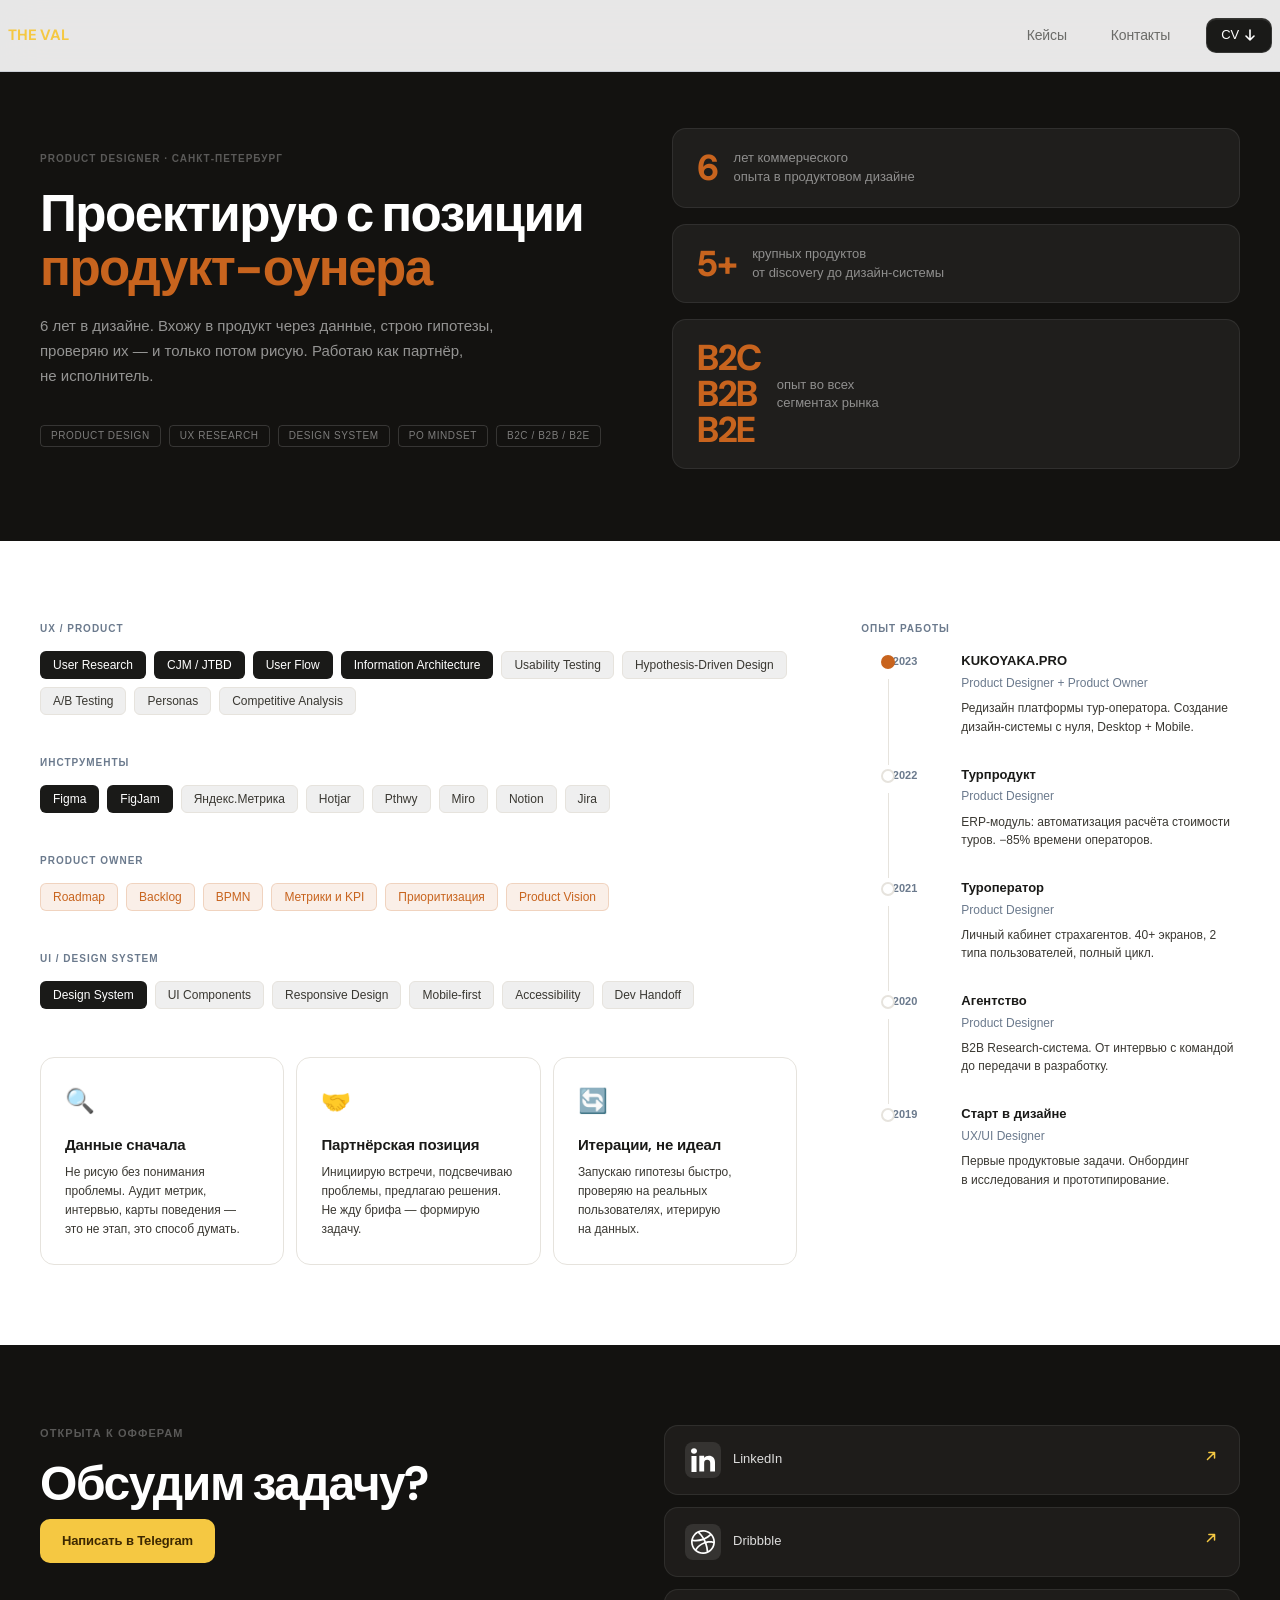
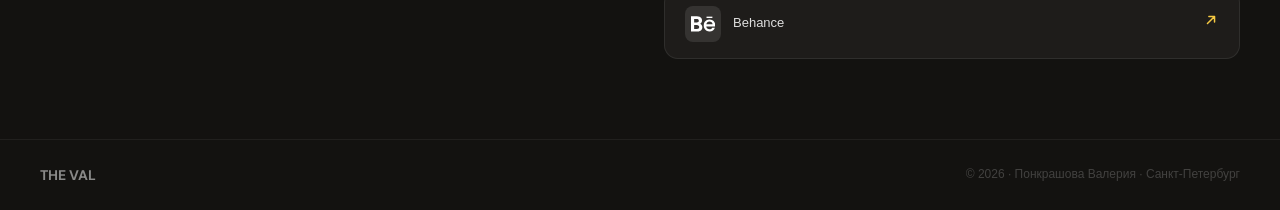
==== commit a5d8271e: "Update about.html" ====
--- a/about.html
+++ b/about.html
@@ -1,6 +1,22 @@
 <!DOCTYPE html>
 <html lang="ru">
 <head>
+  
+<!-- Yandex.Metrika counter -->
+<script type="text/javascript">
+    (function(m,e,t,r,i,k,a){
+        m[i]=m[i]||function(){(m[i].a=m[i].a||[]).push(arguments)};
+        m[i].l=1*new Date();
+        for (var j = 0; j < document.scripts.length; j++) {if (document.scripts[j].src === r) { return; }}
+        k=e.createElement(t),a=e.getElementsByTagName(t)[0],k.async=1,k.src=r,a.parentNode.insertBefore(k,a)
+    })(window, document,'script','https://mc.yandex.ru/metrika/tag.js?id=108421298', 'ym');
+
+    ym(108421298, 'init', {ssr:true, webvisor:true, clickmap:true, ecommerce:"dataLayer", referrer: document.referrer, url: location.href, accurateTrackBounce:true, trackLinks:true});
+</script>
+<noscript><div><img src="https://mc.yandex.ru/watch/108421298" style="position:absolute; left:-9999px;" alt="" /></div></noscript>
+<!-- /Yandex.Metrika counter -->
+
+
 <meta charset="UTF-8">
 <meta name="viewport" content="width=device-width, initial-scale=1.0">
 <title>Обо мне — Валерия Понкрашова · Product Designer</title>
@@ -328,7 +344,6 @@
     <div class="contacts-left">
       <div class="c-label">Открыта к офферам</div>
       <h2 class="c-title">Обсудим задачу?</h2>
-      <p class="c-sub">Готова к полной занятости и проектному сотрудничеству.</p>
       <a href="https://t.me/ValeriyaWithLove" target="_blank" class="c-btn">Написать в Telegram</a>
     </div>
     <div class="contacts-right">
--- a/style.css
+++ b/style.css
@@ -184,7 +184,7 @@
   max-width: var(--container);
   width: 100%;
   margin: 0 auto;
-  padding: 0 var(--space-10);
+  padding: 0 8px;
   display: flex;
   align-items: center;
   justify-content: space-between;
